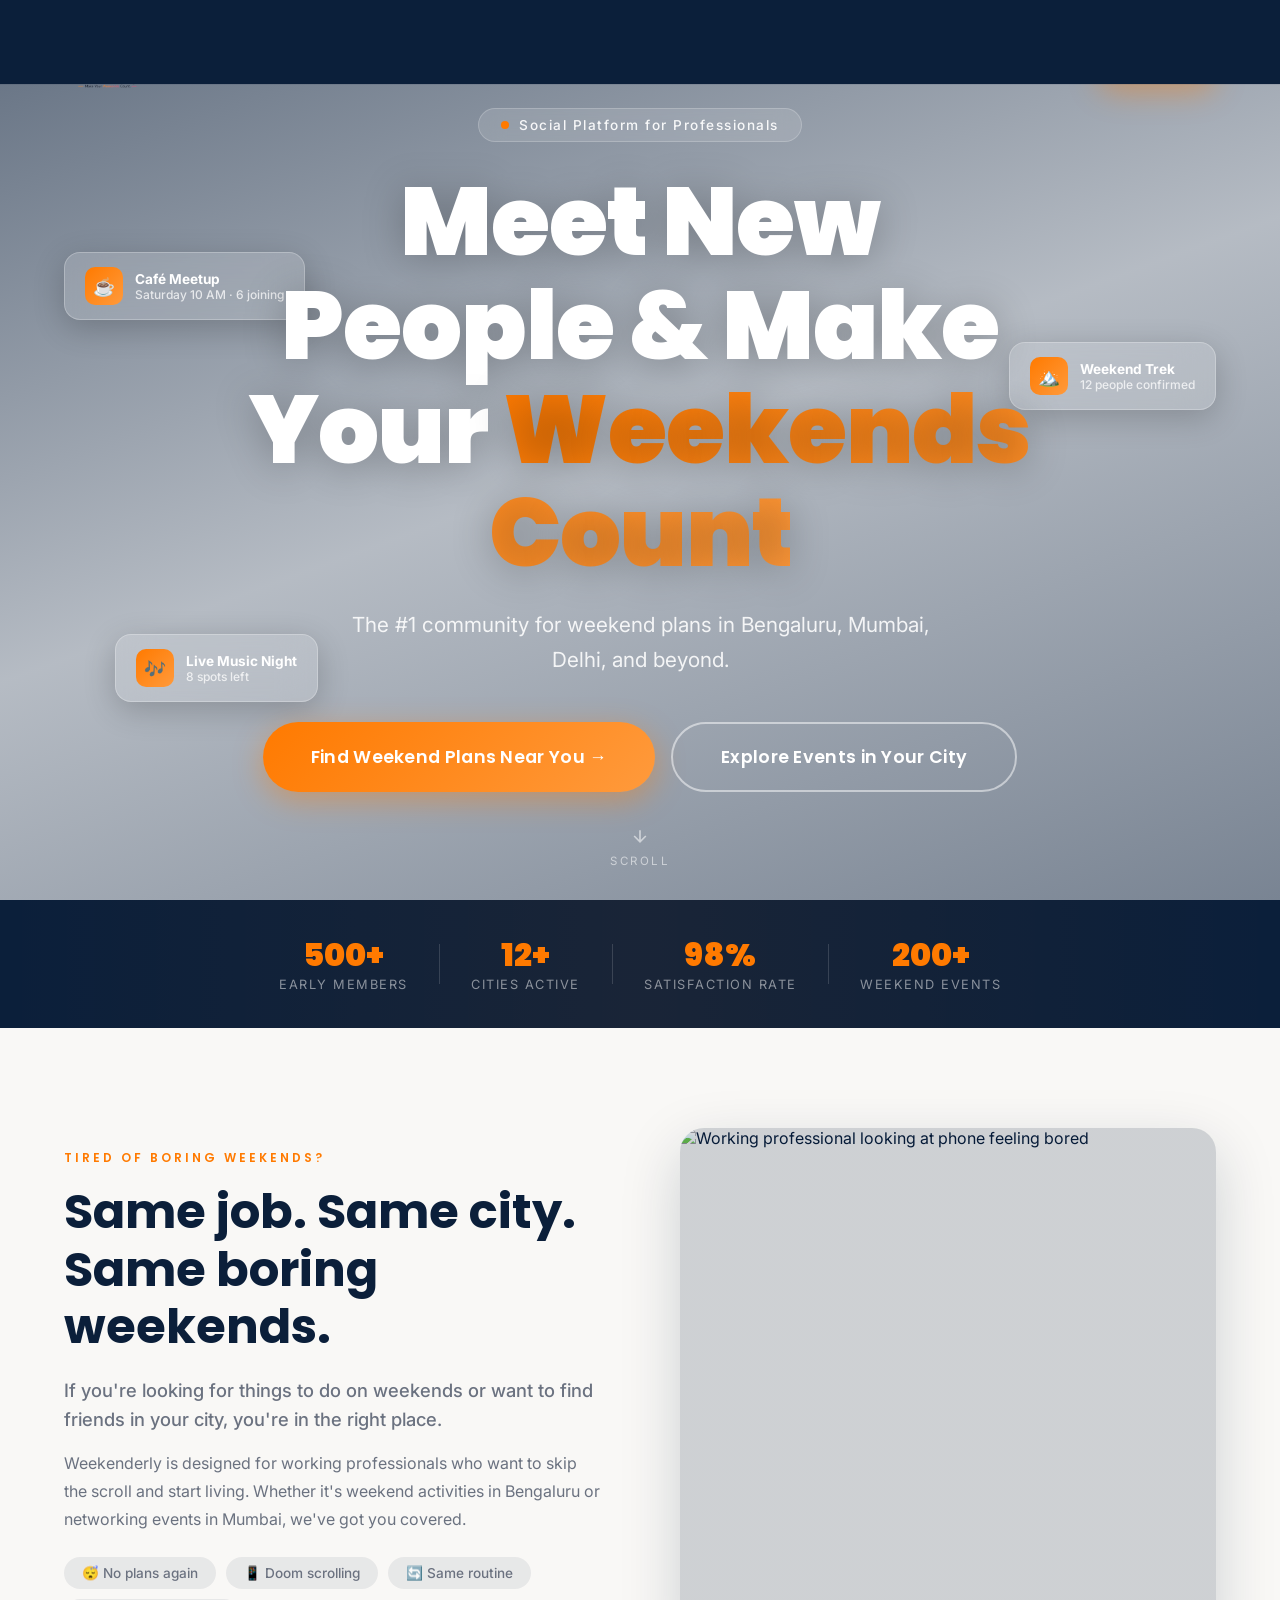
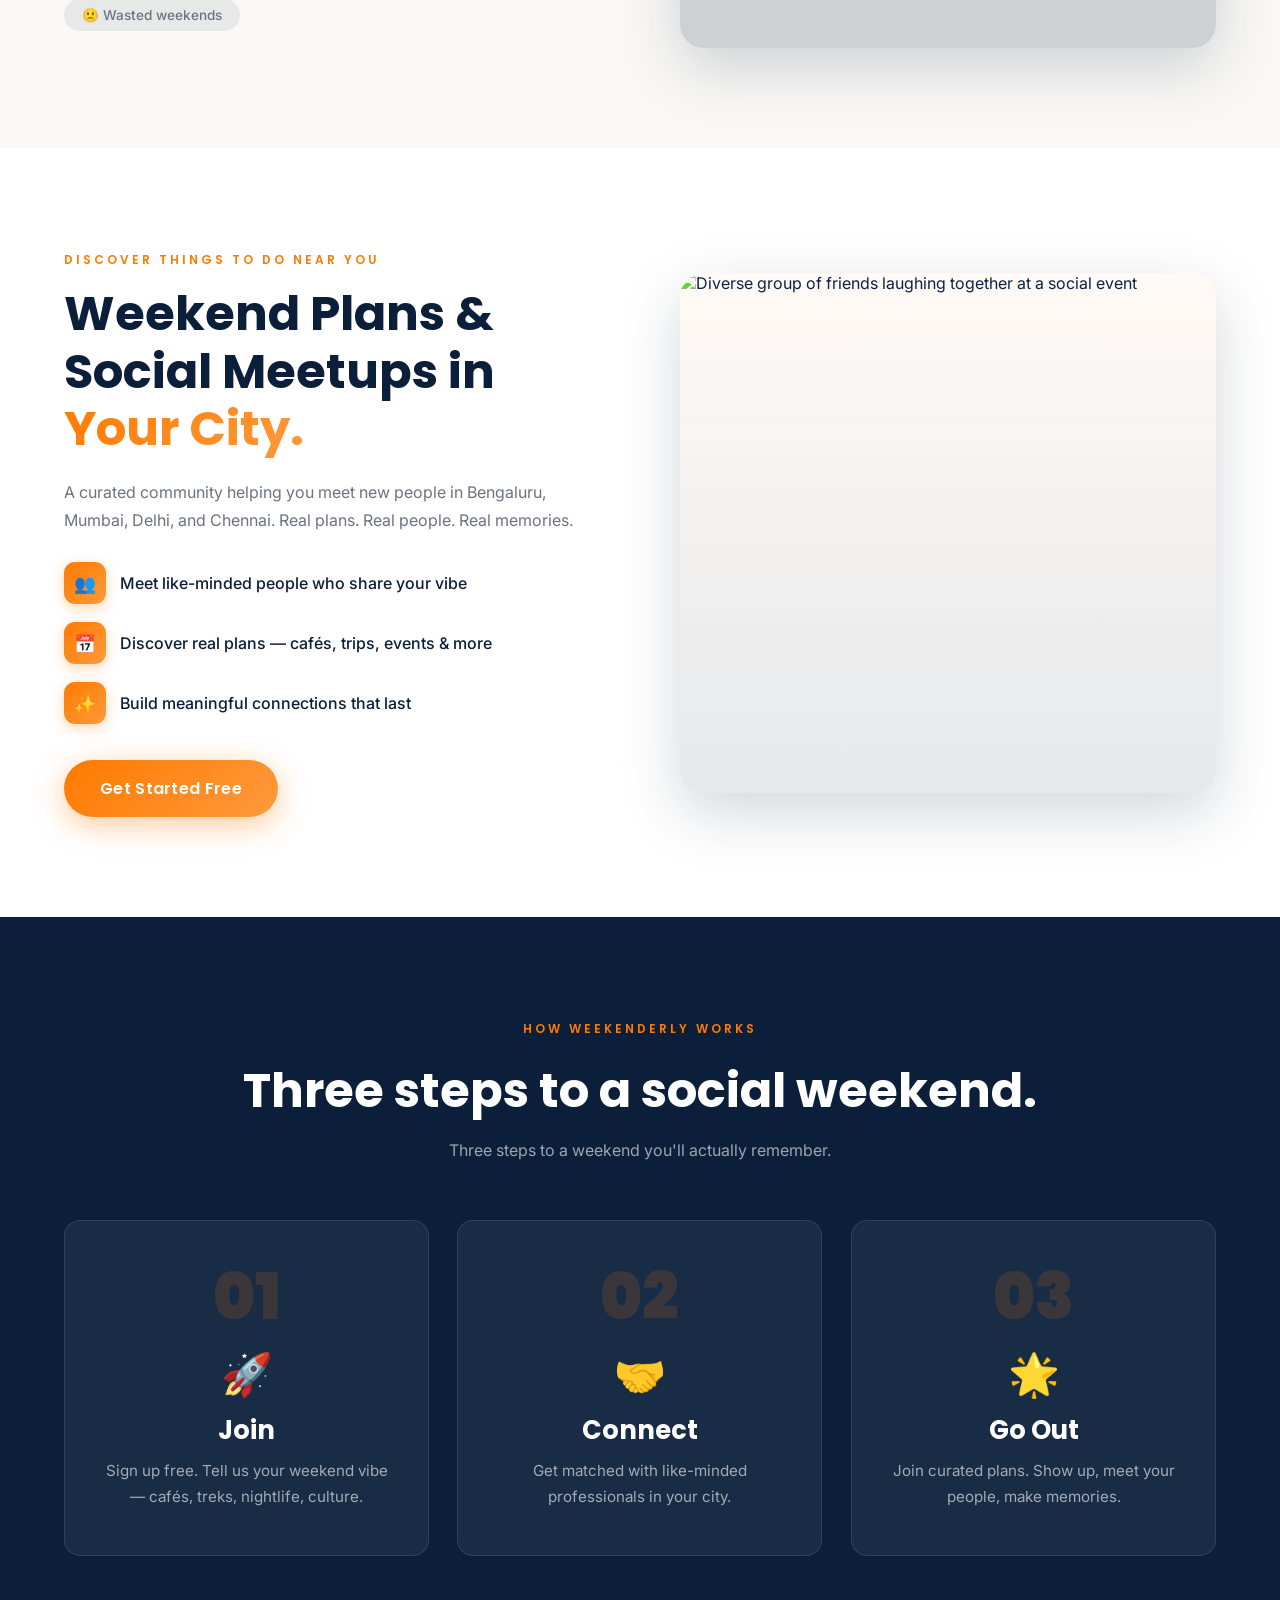
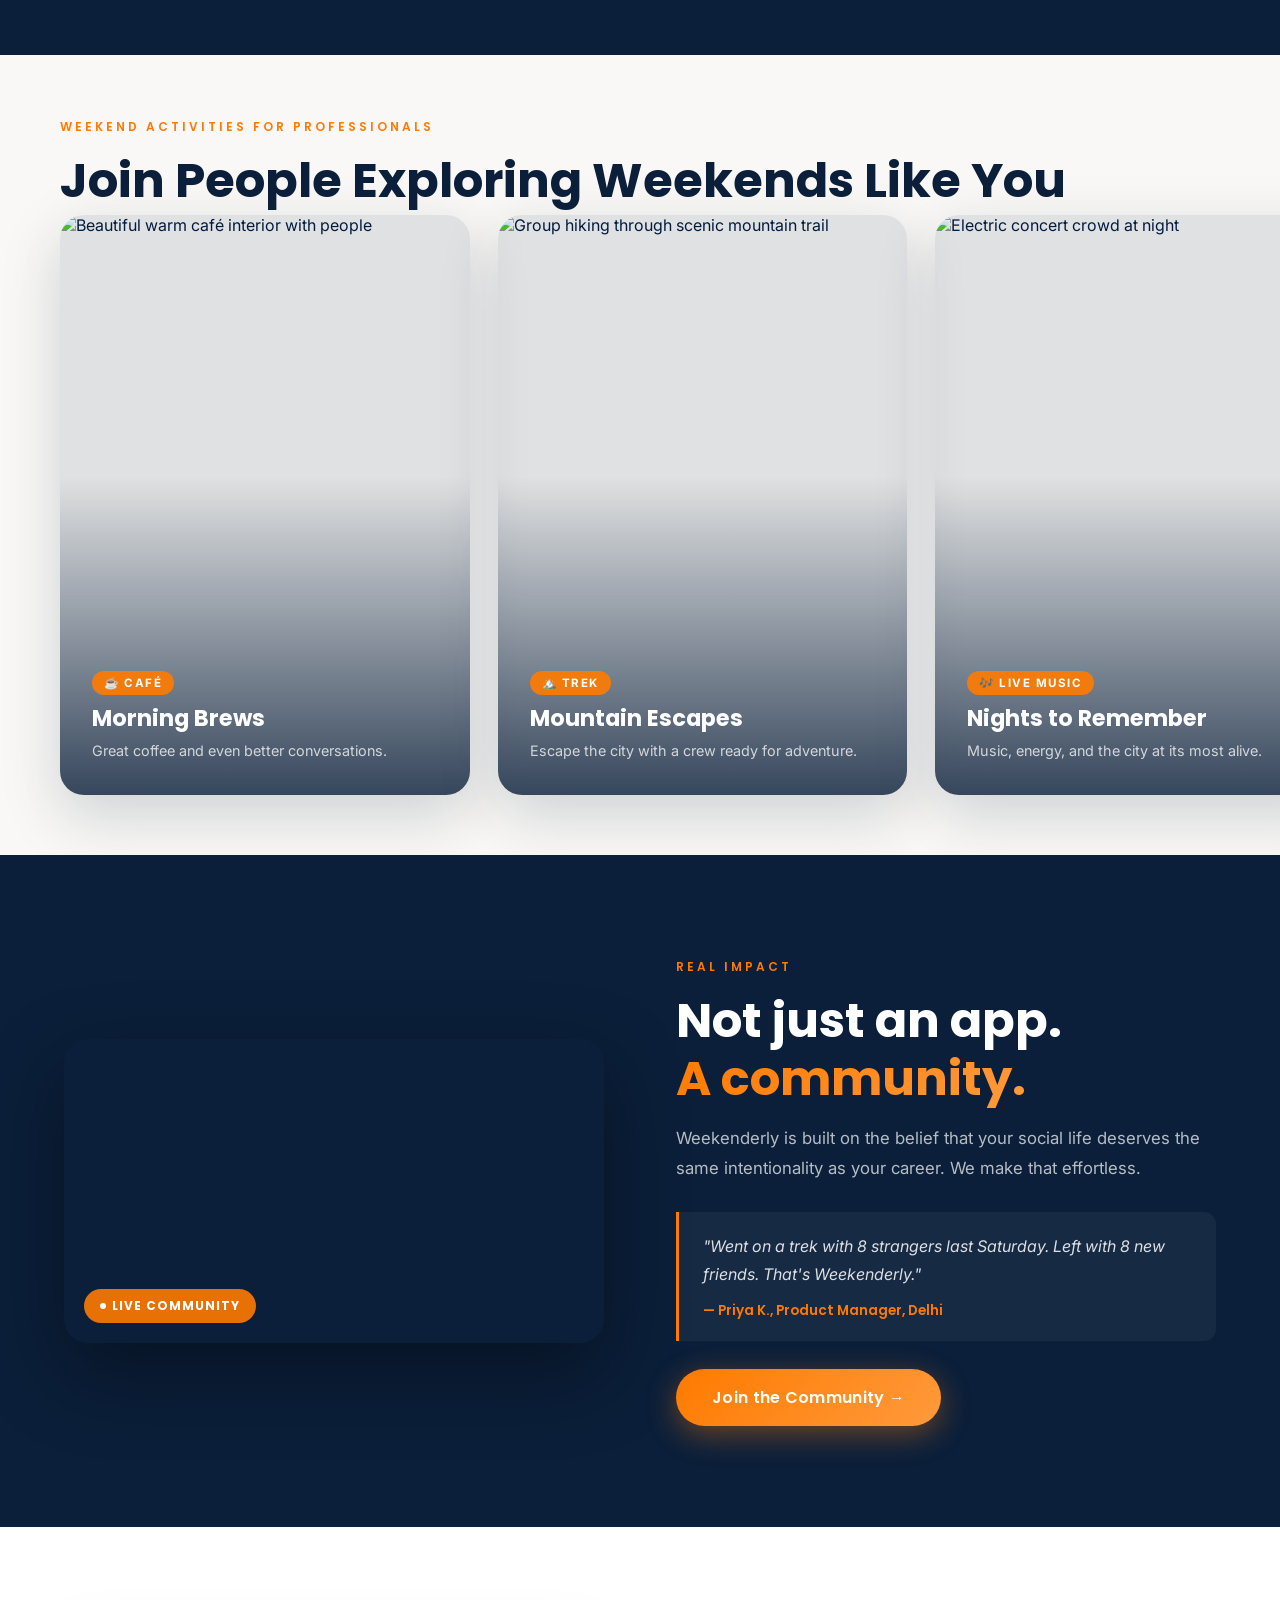
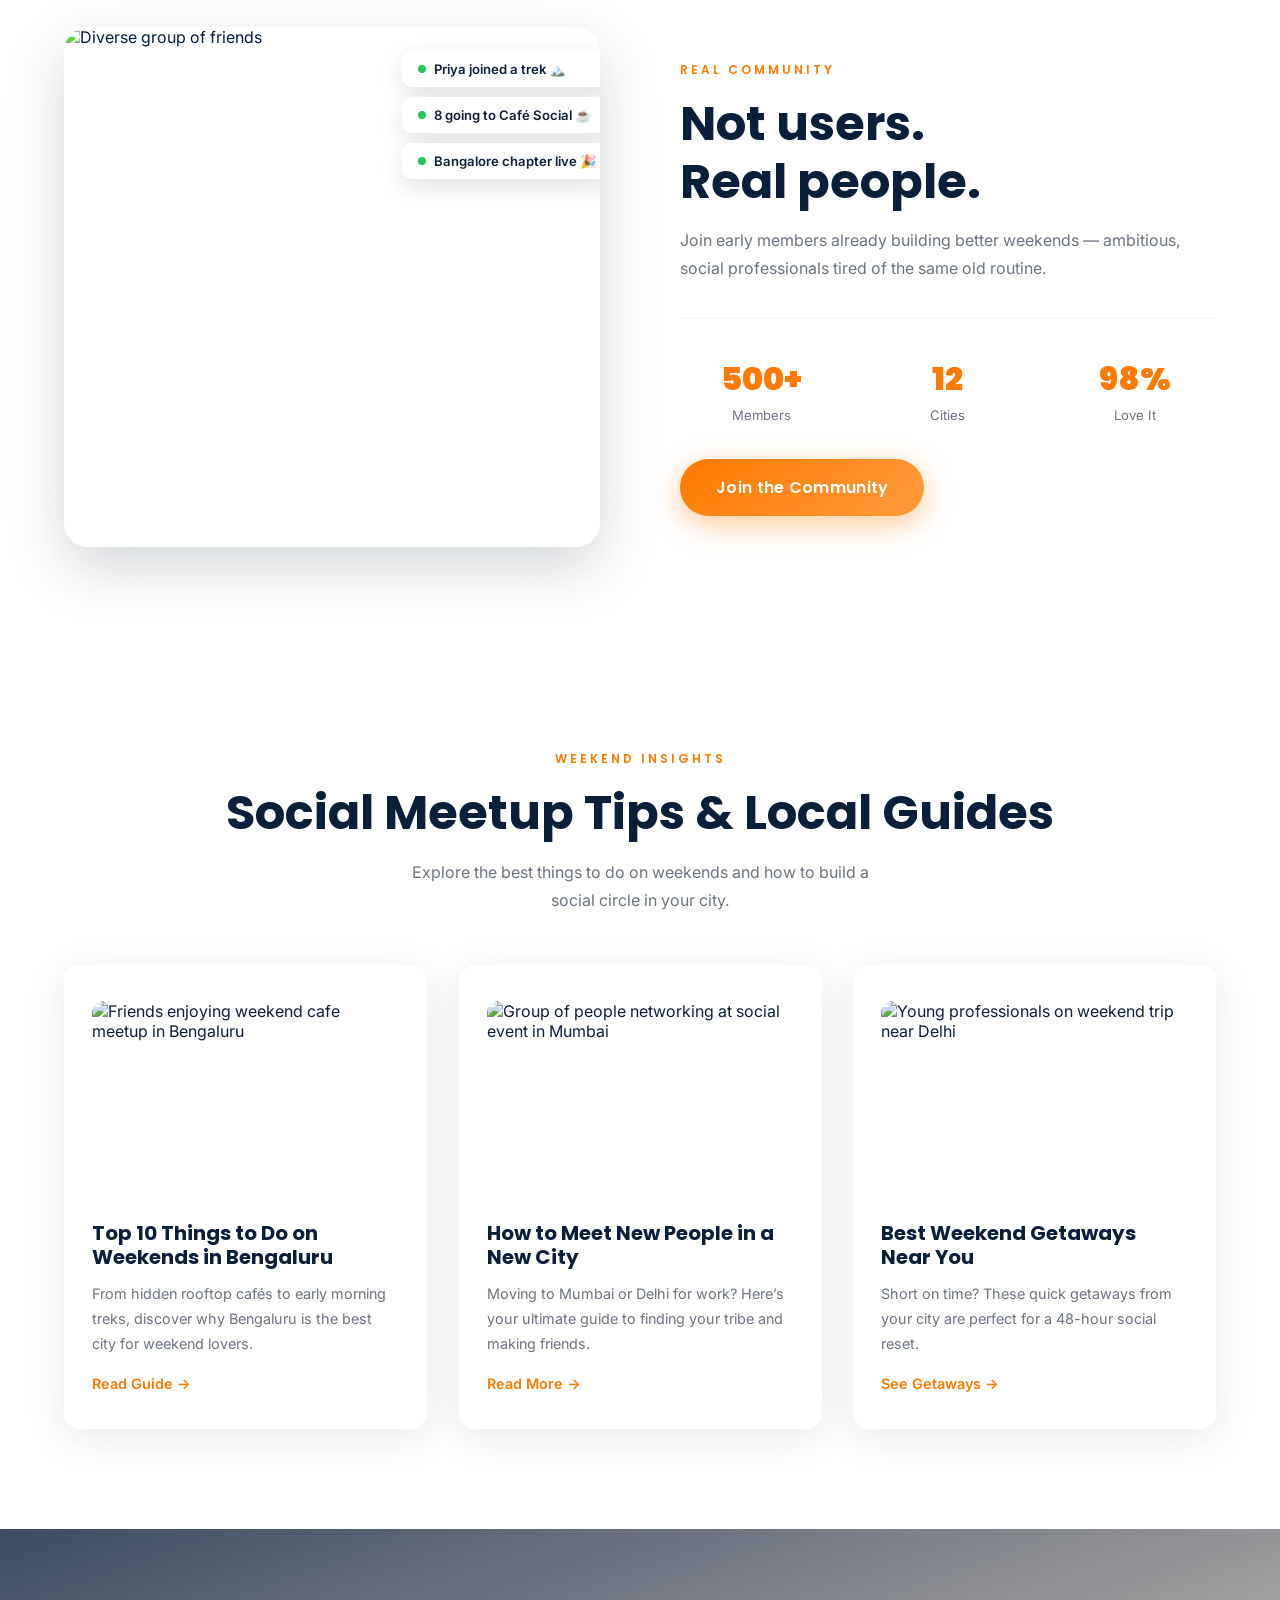
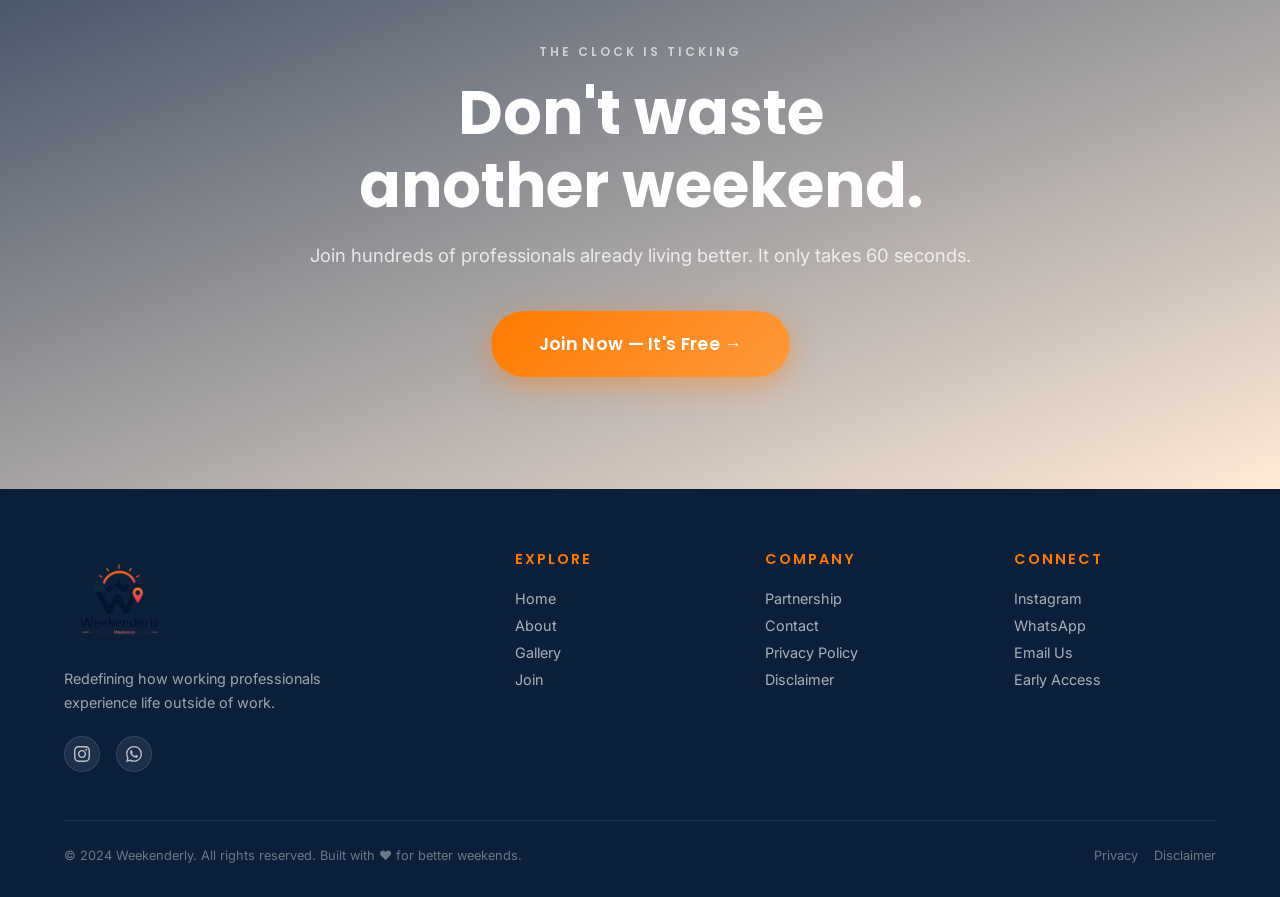
==== index.html @ 0426e3d3 "Add files via upload" ====
<!DOCTYPE html>
<html lang="en">
<head>
  <meta charset="UTF-8"/>
  <meta name="viewport" content="width=device-width, initial-scale=1.0"/>
  <title>Weekenderly – Meet New People & Discover Weekend Plans in Your City</title>
  <meta name="description" content="Looking for weekend plans or new friends? Weekenderly helps working professionals meet people, explore events, and make their weekends exciting."/>
  <meta name="keywords" content="meet new people, weekend plans, social app India, things to do weekend, meetups near me, weekend activities for professionals, networking events Bengaluru, Mumbai, Delhi"/>
  <link rel="icon" type="image/png" href="logo.png">
  <link rel="preconnect" href="https://fonts.googleapis.com"/>
  <link rel="preconnect" href="https://fonts.gstatic.com" crossorigin/>
  <link rel="stylesheet" href="styles.css"/>
  <link rel="stylesheet" href="home.css"/>
  
  <!-- Schema Markup -->
  <script type="application/ld+json">
  {
    "@context": "https://schema.org",
    "@type": "Organization",
    "name": "Weekenderly",
    "url": "https://weekenderly.com",
    "logo": "https://weekenderly.com/logo.png",
    "description": "A social platform for corporate professionals to meet new people and explore weekend experiences.",
    "sameAs": [
      "https://instagram.com/weekenderly"
    ]
  }
  </script>
  <script type="application/ld+json">
  {
    "@context": "https://schema.org",
    "@type": "WebSite",
    "url": "https://weekenderly.com",
    "potentialAction": {
      "@type": "SearchAction",
      "target": "https://weekenderly.com/search?q={search_term_string}",
      "query-input": "required name=search_term_string"
    }
  }
  </script>

  <!-- GSAP -->
  <script src="https://cdn.jsdelivr.net/npm/gsap@3.12.5/dist/gsap.min.js"></script>
  <script src="https://cdn.jsdelivr.net/npm/gsap@3.12.5/dist/ScrollTrigger.min.js"></script>
  <!-- Lenis Smooth Scroll -->
  <script src="https://unpkg.com/lenis@1.1.14/dist/lenis.min.js"></script>
</head>
<body>
<!-- ── Grainy Texture ── -->
<div class="grain-overlay"></div>

<!-- ── Loading Screen ── -->
<div id="loader">
  <div id="loader-logo">
    <div class="loader-logo-wrap" style="background:white; border-radius:50%; padding:20px; box-shadow:0 10px 30px rgba(0,0,0,0.2);">
      <img src="logo.png" alt="Weekenderly Loading Logo" style="height:120px;">
    </div>
  </div>
  <div id="loader-bar"><div id="loader-bar-fill"></div></div>
</div>

<!-- ── Scroll Progress ── -->
<div id="scroll-progress"></div>

<!-- ── Custom Cursor ── -->
<div id="cursor"></div>
<div id="cursor-dot"></div>

<!-- ── Navbar ── -->
<nav class="navbar" id="navbar">
  <div class="container">
    <div class="nav-inner">
      <a href="index.html" class="nav-logo" aria-label="Weekenderly home">
        <img src="logo.png" alt="Weekenderly Logo" class="logo-color">
        <img src="logo_white.png" alt="Weekenderly Logo" class="logo-white">
      </a>
      <ul class="nav-links">
        <li><a href="index.html">Home</a></li>
        <li><a href="about.html">About</a></li>
        <li><a href="gallery.html">Gallery</a></li>
        <li><a href="partnership.html">Partner</a></li>
        <li><a href="contact.html">Contact</a></li>
        <li><a href="join.html" class="btn btn-primary nav-cta">Join Now</a></li>
      </ul>
      <button class="hamburger" id="hamburger" aria-label="Menu"><span></span><span></span><span></span></button>
    </div>
  </div>
</nav>

<div class="mobile-nav" id="mobile-nav">
  <a href="index.html">Home</a><a href="about.html">About</a>
  <a href="gallery.html">Gallery</a><a href="partnership.html">Partner</a>
  <a href="contact.html">Contact</a>
  <a href="join.html" class="btn btn-primary">Join Now</a>
</div>

<main>


<!-- ══ HERO — Video Background ══ -->
<section class="hero" id="hero">
  <div class="hero-video-wrap">
    <video autoplay muted loop playsinline poster="https://images.unsplash.com/photo-1529156069898-49953e39b3ac?w=1920&q=80&auto=format&fit=crop">
      <source src="https://assets.mixkit.co/videos/preview/mixkit-group-of-friends-celebrating-a-birthday-4027-large.mp4" type="video/mp4"/>
      <div class="hero-bg-img"></div>
    </video>
  </div>
  <div class="hero-overlay"></div>

  <div class="hero-float-cards" aria-hidden="true">
    <div class="float-card float-card-1"><div class="float-icon">☕</div><div><div style="font-weight:700">Café Meetup</div><div style="opacity:.75;font-size:.75rem">Saturday 10 AM · 6 joining</div></div></div>
    <div class="float-card float-card-2"><div class="float-icon">🏔️</div><div><div style="font-weight:700">Weekend Trek</div><div style="opacity:.75;font-size:.75rem">12 people confirmed</div></div></div>
    <div class="float-card float-card-3"><div class="float-icon">🎶</div><div><div style="font-weight:700">Live Music Night</div><div style="opacity:.75;font-size:.75rem">8 spots left</div></div></div>
  </div>

  <div class="hero-content">
    <div class="hero-eyebrow"><div class="hero-dot"></div>Social Platform for Professionals</div>
    <h1>Meet New People & Make Your <span class="gradient-text">Weekends Count</span></h1>
    <p class="hero-sub">The #1 community for weekend plans in Bengaluru, Mumbai, Delhi, and beyond.</p>
    <div class="hero-actions">
      <a href="http://bit.ly/4tbn3bK" target="_blank" rel="noopener" class="btn btn-primary btn-lg" id="hero-cta">Find Weekend Plans Near You &rarr;</a>
      <a href="#problem" class="btn btn-secondary btn-lg">Explore Events in Your City</a>
    </div>
  </div>

  <div class="hero-scroll"><svg width="20" height="20" viewBox="0 0 24 24" fill="none" stroke="currentColor" stroke-width="2"><path d="M12 5v14M5 12l7 7 7-7"/></svg>Scroll</div>
</section>

<!-- ══ STATS BELT ══ -->
<div class="stats-belt">
  <div class="container">
    <div class="stats-belt-inner">
      <div class="belt-stat reveal">
        <div class="belt-stat-num"><span class="stat-number" data-target="500" data-suffix="+">500+</span></div>
        <div class="belt-stat-label">Early Members</div>
      </div>
      <div class="belt-stat reveal">
        <div class="belt-stat-num"><span class="stat-number" data-target="12" data-suffix="+">12+</span></div>
        <div class="belt-stat-label">Cities Active</div>
      </div>
      <div class="belt-stat reveal">
        <div class="belt-stat-num"><span class="stat-number" data-target="98" data-suffix="%">98%</span></div>
        <div class="belt-stat-label">Satisfaction Rate</div>
      </div>
      <div class="belt-stat reveal">
        <div class="belt-stat-num"><span class="stat-number" data-target="200" data-suffix="+">200+</span></div>
        <div class="belt-stat-label">Weekend Events</div>
      </div>
    </div>
  </div>
</div>

<!-- ══ PROBLEM ══ -->
<section class="problem-section section-padding" id="problem">
  <div class="container">
    <div class="two-col">
      <div class="section-text reveal-left">
        <span class="section-label">Tired of Boring Weekends?</span>
        <h2 class="word-reveal">Same job. Same city. Same boring weekends.</h2>
        <p class="lead word-reveal">If you're looking for things to do on weekends or want to find friends in your city, you're in the right place.</p>
        <p class="word-reveal">Weekenderly is designed for working professionals who want to skip the scroll and start living. Whether it's weekend activities in Bengaluru or networking events in Mumbai, we've got you covered.</p>
        <div class="problem-tags" style="margin-top:24px;">
          <span class="tag tag-muted reveal" data-delay="0">😴 No plans again</span>
          <span class="tag tag-muted reveal" data-delay="100">📱 Doom scrolling</span>
          <span class="tag tag-muted reveal" data-delay="200">🔄 Same routine</span>
          <span class="tag tag-muted reveal" data-delay="300">🙁 Wasted weekends</span>
        </div>
      </div>
      <div class="section-image img-reveal reveal-right">
        <img src="https://images.unsplash.com/photo-1488190211105-8b0e65b80b4e?w=800&q=85&auto=format&fit=crop" alt="Working professional looking at phone feeling bored" loading="lazy"/>
        <div class="img-overlay"></div>
      </div>
    </div>
  </div>
</section>

<!-- ══ SOLUTION ══ -->
<section class="solution-section section-padding" id="solution">
  <div class="container">
    <div class="two-col reverse">
      <div class="section-image solution-image img-reveal reveal-left">
        <img src="https://images.unsplash.com/photo-1543269865-cbf427effbad?w=800&q=85&auto=format&fit=crop" alt="Diverse group of friends laughing together at a social event" loading="lazy"/>
        <div class="img-overlay" style="background:linear-gradient(rgba(255,122,0,0.04),rgba(11,31,58,0.1))"></div>
      </div>
      <div class="section-text reveal-right">
        <span class="section-label">Discover Things to Do Near You</span>
        <h2 class="word-reveal">Weekend Plans & Social Meetups in <span class="gradient-text">Your City.</span></h2>
        <p>A curated community helping you meet new people in Bengaluru, Mumbai, Delhi, and Chennai. Real plans. Real people. Real memories.</p>
        <div class="solution-list">
          <div class="solution-item reveal" data-delay="0"><div class="solution-icon">👥</div><span>Meet like-minded people who share your vibe</span></div>
          <div class="solution-item reveal" data-delay="100"><div class="solution-icon">📅</div><span>Discover real plans — cafés, trips, events & more</span></div>
          <div class="solution-item reveal" data-delay="200"><div class="solution-icon">✨</div><span>Build meaningful connections that last</span></div>
        </div>
        <div style="margin-top:36px;"><a href="join.html" class="btn btn-primary" id="solution-cta">Get Started Free</a></div>
      </div>
    </div>
  </div>
</section>

<!-- ══ HOW IT WORKS ══ -->
<section class="how-section section-padding" id="how-it-works">
  <div class="container">
    <div class="text-center reveal">
      <span class="section-label">How Weekenderly Works</span>
      <h2 class="text-white" style="margin-top:8px;">Three steps to a social weekend.</h2>
      <p style="color:rgba(255,255,255,.6);max-width:480px;margin:16px auto 0;">Three steps to a weekend you'll actually remember.</p>
    </div>
    <div class="how-cards">
      <div class="how-card reveal" data-delay="0"><div class="how-number">01</div><div class="how-emoji">🚀</div><h3>Join</h3><p>Sign up free. Tell us your weekend vibe — cafés, treks, nightlife, culture.</p></div>
      <div class="how-card reveal" data-delay="150"><div class="how-number">02</div><div class="how-emoji">🤝</div><h3>Connect</h3><p>Get matched with like-minded professionals in your city.</p></div>
      <div class="how-card reveal" data-delay="300"><div class="how-number">03</div><div class="how-emoji">🌟</div><h3>Go Out</h3><p>Join curated plans. Show up, meet your people, make memories.</p></div>
    </div>
  </div>
</section>

<!-- ══ EXPERIENCE — Horizontal Pinned (desktop) ══ -->
<section class="experience-horizontal" id="experience">
  <div class="experience-header reveal">
    <span class="section-label">Weekend Activities for Professionals</span>
    <h2>Join People Exploring Weekends Like You</h2>
  </div>
  <div class="exp-track">
    <div class="exp-panel">
      <img src="https://images.unsplash.com/photo-1495474472287-4d71bcdd2085?w=900&q=85&auto=format&fit=crop" alt="Beautiful warm café interior with people" loading="lazy"/>
      <div class="exp-panel-overlay"></div>
      <div class="exp-panel-label"><span class="exp-panel-tag">☕ Café</span><h4>Morning Brews</h4><p>Great coffee and even better conversations.</p></div>
    </div>
    <div class="exp-panel">
      <img src="https://images.unsplash.com/photo-1551632811-561732d1e306?w=900&q=85&auto=format&fit=crop" alt="Group hiking through scenic mountain trail" loading="lazy"/>
      <div class="exp-panel-overlay"></div>
      <div class="exp-panel-label"><span class="exp-panel-tag">🏔️ Trek</span><h4>Mountain Escapes</h4><p>Escape the city with a crew ready for adventure.</p></div>
    </div>
    <div class="exp-panel">
      <img src="https://images.unsplash.com/photo-1540039155733-5bb30b4e61de?w=900&q=85&auto=format&fit=crop" alt="Electric concert crowd at night" loading="lazy"/>
      <div class="exp-panel-overlay"></div>
      <div class="exp-panel-label"><span class="exp-panel-tag">🎶 Live Music</span><h4>Nights to Remember</h4><p>Music, energy, and the city at its most alive.</p></div>
    </div>
    <div class="exp-panel">
      <img src="https://images.unsplash.com/photo-1529156069898-49953e39b3ac?w=900&q=85&auto=format&fit=crop" alt="Friends hanging out on a rooftop" loading="lazy"/>
      <div class="exp-panel-overlay"></div>
      <div class="exp-panel-label"><span class="exp-panel-tag">👫 Social</span><h4>Rooftop Hangs</h4><p>The best views and even better company.</p></div>
    </div>
    <div class="exp-panel">
      <img src="https://images.unsplash.com/photo-1507525428034-b723cf961d3e?w=900&q=85&auto=format&fit=crop" alt="Tropical beach weekend getaway" loading="lazy"/>
      <div class="exp-panel-overlay"></div>
      <div class="exp-panel-label"><span class="exp-panel-tag">🌊 Travel</span><h4>Weekend Getaways</h4><p>Stretch those 48 hours into a lifetime of memories.</p></div>
    </div>
  </div>
</section>

<!-- ══ VIDEO FEATURE ══ -->
<section class="video-feature" id="why-weekenderly">
  <div class="container">
    <div class="video-feature-inner">
      <div class="video-container reveal-left">
        <video class="section-video" muted loop playsinline poster="https://images.unsplash.com/photo-1522202176988-66273c2fd55f?w=900&q=80">
          <source src="https://assets.mixkit.co/videos/preview/mixkit-friends-laughing-at-a-barbecue-4028-large.mp4" type="video/mp4"/>
        </video>
        <div class="play-indicator"><div class="play-dot"></div> Live Community</div>
      </div>
      <div class="video-text reveal-right">
        <span class="section-label">Real Impact</span>
        <h2>Not just an app.<br><span class="gradient-text">A community.</span></h2>
        <p>Weekenderly is built on the belief that your social life deserves the same intentionality as your career. We make that effortless.</p>
        <div class="video-quote">
          <p>"Went on a trek with 8 strangers last Saturday. Left with 8 new friends. That's Weekenderly."</p>
          <div style="margin-top:12px;font-family:'Poppins',sans-serif;font-weight:600;font-size:0.85rem;color:var(--orange);">— Priya K., Product Manager, Delhi</div>
        </div>
        <div style="margin-top:28px;"><a href="http://bit.ly/4tbn3bK" target="_blank" rel="noopener" class="btn btn-primary" id="video-cta">Join the Community &rarr;</a></div>
      </div>
    </div>
  </div>
</section>

<!-- ══ COMMUNITY ══ -->
<section class="community-section section-padding" id="community">
  <div class="container">
    <div class="community-inner">
      <div class="community-image reveal-left">
        <img src="https://images.unsplash.com/photo-1522202176988-66273c2fd55f?w=900&q=85&auto=format&fit=crop" alt="Diverse group of friends" loading="lazy"/>
        <div class="community-badges" aria-hidden="true">
          <div class="badge"><div class="badge-dot"></div><span>Priya joined a trek 🏔️</span></div>
          <div class="badge"><div class="badge-dot"></div><span>8 going to Café Social ☕</span></div>
          <div class="badge"><div class="badge-dot"></div><span>Bangalore chapter live 🎉</span></div>
        </div>
      </div>
      <div class="reveal-right">
        <span class="section-label">Real Community</span>
        <h2 class="reveal-text">Not users.<br>Real people.</h2>
        <p style="margin-top:16px;">Join early members already building better weekends — ambitious, social professionals tired of the same old routine.</p>
        <div class="stat-row">
          <div class="stat-item"><div class="stat-number" data-target="500" data-suffix="+">500+</div><div class="stat-label">Members</div></div>
          <div class="stat-item"><div class="stat-number" data-target="12" data-suffix="">12</div><div class="stat-label">Cities</div></div>
          <div class="stat-item"><div class="stat-number" data-target="98" data-suffix="%">98%</div><div class="stat-label">Love It</div></div>
        </div>
        <div style="margin-top:36px;"><a href="http://bit.ly/4tbn3bK" target="_blank" rel="noopener" class="btn btn-primary" id="community-cta">Join the Community</a></div>
      </div>
    </div>
  </div>
</section>

<!-- ══ SEO CONTENT / BLOG PREVIEW ══ -->
<section class="section-padding" style="background:var(--white);" id="blog">
  <div class="container">
    <div class="text-center reveal">
      <span class="section-label">Weekend Insights</span>
      <h2>Social Meetup Tips & Local Guides</h2>
      <p style="max-width:500px;margin:16px auto 0;">Explore the best things to do on weekends and how to build a social circle in your city.</p>
    </div>
    <div style="display:grid;grid-template-columns:repeat(auto-fit, minmax(300px, 1fr));gap:32px;margin-top:52px;">
      <div class="card reveal" data-delay="0">
        <img src="https://images.unsplash.com/photo-1543269865-cbf427effbad?w=600&q=80" alt="Friends enjoying weekend cafe meetup in Bengaluru" style="width:100%;height:200px;object-fit:cover;border-radius:12px;margin-bottom:20px;">
        <h3 style="font-size:1.25rem;margin-bottom:12px;">Top 10 Things to Do on Weekends in Bengaluru</h3>
        <p style="font-size:0.9rem;color:var(--text-muted);margin-bottom:16px;">From hidden rooftop cafés to early morning treks, discover why Bengaluru is the best city for weekend lovers.</p>
        <a href="#" style="color:var(--orange);font-weight:600;font-size:0.9rem;">Read Guide &rarr;</a>
      </div>
      <div class="card reveal" data-delay="100">
        <img src="https://images.unsplash.com/photo-1522202176988-66273c2fd55f?w=600&q=80" alt="Group of people networking at social event in Mumbai" style="width:100%;height:200px;object-fit:cover;border-radius:12px;margin-bottom:20px;">
        <h3 style="font-size:1.25rem;margin-bottom:12px;">How to Meet New People in a New City</h3>
        <p style="font-size:0.9rem;color:var(--text-muted);margin-bottom:16px;">Moving to Mumbai or Delhi for work? Here’s your ultimate guide to finding your tribe and making friends.</p>
        <a href="#" style="color:var(--orange);font-weight:600;font-size:0.9rem;">Read More &rarr;</a>
      </div>
      <div class="card reveal" data-delay="200">
        <img src="https://images.unsplash.com/photo-1529156069898-49953e39b3ac?w=600&q=80" alt="Young professionals on weekend trip near Delhi" style="width:100%;height:200px;object-fit:cover;border-radius:12px;margin-bottom:20px;">
        <h3 style="font-size:1.25rem;margin-bottom:12px;">Best Weekend Getaways Near You</h3>
        <p style="font-size:0.9rem;color:var(--text-muted);margin-bottom:16px;">Short on time? These quick getaways from your city are perfect for a 48-hour social reset.</p>
        <a href="#" style="color:var(--orange);font-weight:600;font-size:0.9rem;">See Getaways &rarr;</a>
      </div>
    </div>
  </div>
</section>

<!-- ══ FINAL CTA ══ -->
<section class="cta-section" id="join-now">
  <div class="cta-bg">
    <video autoplay muted loop playsinline poster="https://images.unsplash.com/photo-1500530855697-b586d89ba3ee?w=1920&q=80">
      <source src="https://assets.mixkit.co/videos/preview/mixkit-friends-with-colored-smoke-bombs-4556-large.mp4" type="video/mp4"/>
      <div class="cta-bg-img"></div>
    </video>
  </div>
  <div class="cta-overlay"></div>
  <div class="container">
    <div class="cta-content reveal">
      <span class="section-label" style="color:rgba(255,255,255,.65);">The Clock Is Ticking</span>
      <h2>Don't waste<br>another weekend.</h2>
      <p>Join hundreds of professionals already living better. It only takes 60 seconds.</p>
      <a href="http://bit.ly/4tbn3bK" target="_blank" rel="noopener" class="btn btn-primary btn-lg" id="final-cta">Join Now — It's Free &rarr;</a>
    </div>
  </div>
</section>

</main>

<!-- ══ FOOTER ══ -->
<footer class="footer">
  <div class="container">
    <div class="footer-grid">
      <div class="footer-brand">
        <div class="footer-logo">
          <img src="logo.png" alt="Weekenderly Logo">
          <span>Weekend<span>erly</span></span>
        </div>
        <p>Redefining how working professionals experience life outside of work.</p>
        <div class="social-links" style="margin-top:20px;">
          <a href="https://instagram.com" target="_blank" rel="noopener" aria-label="Instagram">
            <svg width="16" height="16" viewBox="0 0 24 24" fill="currentColor"><path d="M12 2.163c3.204 0 3.584.012 4.85.07 3.252.148 4.771 1.691 4.919 4.919.058 1.265.069 1.645.069 4.849 0 3.205-.012 3.584-.069 4.849-.149 3.225-1.664 4.771-4.919 4.919-1.266.058-1.644.07-4.85.07-3.204 0-3.584-.012-4.849-.07-3.26-.149-4.771-1.699-4.919-4.92-.058-1.265-.07-1.644-.07-4.849 0-3.204.013-3.583.07-4.849.149-3.227 1.664-4.771 4.919-4.919 1.266-.057 1.645-.069 4.849-.069zm0-2.163c-3.259 0-3.667.014-4.947.072-4.358.2-6.78 2.618-6.98 6.98-.059 1.281-.073 1.689-.073 4.948 0 3.259.014 3.668.072 4.948.2 4.358 2.618 6.78 6.98 6.98 1.281.058 1.689.072 4.948.072 3.259 0 3.668-.014 4.948-.072 4.354-.2 6.782-2.618 6.979-6.98.059-1.28.073-1.689.073-4.948 0-3.259-.014-3.667-.072-4.947-.196-4.354-2.617-6.78-6.979-6.98-1.281-.059-1.69-.073-4.949-.073zm0 5.838c-3.403 0-6.162 2.759-6.162 6.162s2.759 6.163 6.162 6.163 6.162-2.759 6.162-6.163c0-3.403-2.759-6.162-6.162-6.162zm0 10.162c-2.209 0-4-1.79-4-4 0-2.209 1.791-4 4-4s4 1.791 4 4c0 2.21-1.791 4-4 4zm6.406-11.845c-.796 0-1.441.645-1.441 1.44s.645 1.44 1.441 1.44c.795 0 1.439-.645 1.439-1.44s-.644-1.44-1.439-1.44z"/></svg>
          </a>
          <a href="contact.html" aria-label="WhatsApp">
            <svg width="16" height="16" viewBox="0 0 24 24" fill="currentColor"><path d="M17.472 14.382c-.297-.149-1.758-.867-2.03-.967-.273-.099-.471-.148-.67.15-.197.297-.767.966-.94 1.164-.173.199-.347.223-.644.075-.297-.15-1.255-.463-2.39-1.475-.883-.788-1.48-1.761-1.653-2.059-.173-.297-.018-.458.13-.606.134-.133.298-.347.446-.52.149-.174.198-.298.298-.497.099-.198.05-.371-.025-.52-.075-.149-.669-1.612-.916-2.207-.242-.579-.487-.5-.669-.51-.173-.008-.371-.01-.57-.01-.198 0-.52.074-.792.372-.272.297-1.04 1.016-1.04 2.479 0 1.462 1.065 2.875 1.213 3.074.149.198 2.096 3.2 5.077 4.487.709.306 1.262.489 1.694.625.712.227 1.36.195 1.871.118.571-.085 1.758-.719 2.006-1.413.248-.694.248-1.289.173-1.413-.074-.124-.272-.198-.57-.347m-5.421 7.403h-.004a9.87 9.87 0 01-5.031-1.378l-.361-.214-3.741.982.998-3.648-.235-.374a9.86 9.86 0 01-1.51-5.26c.001-5.45 4.436-9.884 9.888-9.884 2.64 0 5.122 1.03 6.988 2.898a9.825 9.825 0 012.893 6.994c-.003 5.45-4.437 9.884-9.885 9.884m8.413-18.297A11.815 11.815 0 0012.05 0C5.495 0 .16 5.335.157 11.892c0 2.096.547 4.142 1.588 5.945L.057 24l6.305-1.654a11.882 11.882 0 005.683 1.448h.005c6.554 0 11.89-5.335 11.893-11.893a11.821 11.821 0 00-3.48-8.413z"/></svg>
          </a>
        </div>
      </div>
      <div class="footer-col"><h5>Explore</h5><a href="index.html">Home</a><a href="about.html">About</a><a href="gallery.html">Gallery</a><a href="join.html">Join</a></div>
      <div class="footer-col"><h5>Company</h5><a href="partnership.html">Partnership</a><a href="contact.html">Contact</a><a href="privacy.html">Privacy Policy</a><a href="disclaimer.html">Disclaimer</a></div>
      <div class="footer-col"><h5>Connect</h5><a href="https://instagram.com" target="_blank">Instagram</a><a href="contact.html">WhatsApp</a><a href="contact.html">Email Us</a><a href="join.html">Early Access</a></div>
    </div>
    <div class="footer-bottom">
      <p>© 2024 Weekenderly. All rights reserved. Built with ❤️ for better weekends.</p>
      <p><a href="privacy.html" style="color:rgba(255,255,255,.4);margin-right:16px;">Privacy</a><a href="disclaimer.html" style="color:rgba(255,255,255,.4)">Disclaimer</a></p>
    </div>
  </div>
</footer>

<script src="script.js"></script>
</body>
</html>
---- styles.css ----
/* ============================================
   WEEKENDERLY — GLOBAL STYLES (ADVANCED)
   ============================================ */
@import url('https://fonts.googleapis.com/css2?family=Poppins:wght@400;600;700;800;900&family=Inter:wght@300;400;500;600&display=swap');

:root {
  --navy: #0B1F3A;
  --orange: #FF7A00;
  --orange-light: #FF9A3C;
  --white: #FFFFFF;
  --off-white: #F9F8F6;
  --light-gray: #F3F4F6;
  --text-dark: #0B1F3A;
  --text-muted: #6B7280;
  --card-shadow: 0 8px 40px rgba(11,31,58,0.10);
  --card-shadow-hover: 0 20px 60px rgba(11,31,58,0.18);
  --radius-md: 12px;
  --radius-lg: 16px;
  --radius-xl: 24px;
  --transition: all 0.35s cubic-bezier(0.4,0,0.2,1);
}

*,*::before,*::after { box-sizing:border-box; margin:0; padding:0; }
html { }
body { font-family:'Inter',sans-serif; color:var(--text-dark); background:var(--white); overflow-x:hidden; -webkit-font-smoothing:antialiased; }

/* ── Grainy Overlay ── */
.grain-overlay {
  position: fixed;
  top: 0; left: 0;
  width: 100%; height: 100%;
  z-index: 9997;
  pointer-events: none;
  background: url('https://grainy-gradients.vercel.app/noise.svg');
  opacity: 0.05;
  mix-blend-mode: multiply;
}

/* ── Skew Effect Wrapper ── */
.skew-wrapper {
  will-change: transform;
}

img { max-width:100%; display:block; }
a { text-decoration:none; color:inherit; }
ul { list-style:none; }

/* ── Typography ── */
h1,h2,h3,h4 { font-family:'Poppins',sans-serif; font-weight:700; line-height:1.2; }
h1 { font-size:clamp(2.4rem,6vw,5rem); }
h2 { font-size:clamp(1.8rem,4vw,3rem); }
h3 { font-size:clamp(1.2rem,2.5vw,1.6rem); }
p { font-family:'Inter',sans-serif; line-height:1.75; color:var(--text-muted); }

/* ── Utilities ── */
.container { max-width:1200px; margin:0 auto; padding:0 24px; }
.section-padding { padding:100px 0; }
.text-center { text-align:center; }
.text-white { color:var(--white); }
.gradient-text { background:linear-gradient(135deg,var(--orange),#FF9A3C); -webkit-background-clip:text; -webkit-text-fill-color:transparent; background-clip:text; }

/* ── Loading Screen ── */
#loader {
  position: fixed;
  inset: 0;
  background: var(--navy);
  z-index: 9999;
  display: flex;
  flex-direction: column;
  align-items: center;
  justify-content: center;
  gap: 32px;
}

#loader-logo {
  font-family: 'Poppins', sans-serif;
  font-weight: 900;
  font-size: 2.4rem;
  color: var(--white);
  opacity: 0;
  transform: translateY(20px);
}

#loader-logo span { color: var(--orange); }

#loader-bar {
  width: 220px;
  height: 3px;
  background: rgba(255,255,255,0.12);
  border-radius: 3px;
  overflow: hidden;
}

#loader-bar-fill {
  height: 100%;
  width: 0%;
  background: linear-gradient(90deg, var(--orange), #FF9A3C);
  border-radius: 3px;
}

/* ── Custom Cursor ── */
.has-custom-cursor { cursor: none; }
.has-custom-cursor a,
.has-custom-cursor button { cursor: none; }

#cursor {
  position: fixed;
  width: 36px;
  height: 36px;
  border: 2px solid rgba(255,122,0,0.6);
  border-radius: 50%;
  pointer-events: none;
  z-index: 9990;
  transform: translate(-50%, -50%);
  transition: width 0.3s, height 0.3s, background 0.3s, border-color 0.3s;
  mix-blend-mode: normal;
}

#cursor-dot {
  position: fixed;
  width: 6px;
  height: 6px;
  background: var(--orange);
  border-radius: 50%;
  pointer-events: none;
  z-index: 9991;
  transform: translate(-50%, -50%);
}

#cursor.cursor-hover {
  width: 56px;
  height: 56px;
  background: rgba(255,122,0,0.12);
  border-color: var(--orange);
}

#cursor.cursor-drag {
  width: 72px;
  height: 72px;
  background: rgba(255,122,0,0.1);
  border-color: var(--orange);
}

#cursor.cursor-drag::after {
  content: '⟺ DRAG';
  position: absolute;
  top: 50%;
  left: 50%;
  transform: translate(-50%, -50%);
  font-family: 'Poppins', sans-serif;
  font-size: 0.5rem;
  font-weight: 700;
  color: var(--orange);
  white-space: nowrap;
  letter-spacing: 1px;
}

/* ── Scroll Progress Bar ── */
#scroll-progress {
  position: fixed;
  top: 0;
  left: 0;
  height: 3px;
  width: 0%;
  background: linear-gradient(90deg, var(--orange), #FF9A3C, var(--orange));
  z-index: 9998;
  background-size: 200% 100%;
  animation: progressShimmer 2s linear infinite;
}

@keyframes progressShimmer {
  0% { background-position: 0% 0%; }
  100% { background-position: 200% 0%; }
}

/* ── Section Label ── */
.section-label { display:inline-block; font-family:'Poppins',sans-serif; font-weight:600; font-size:0.75rem; text-transform:uppercase; letter-spacing:3px; color:var(--orange); margin-bottom:16px; }

/* ── Buttons ── */
.btn { display:inline-flex; align-items:center; justify-content:center; gap:8px; padding:16px 36px; border-radius:50px; font-family:'Poppins',sans-serif; font-weight:600; font-size:1rem; cursor:pointer; border:none; transition:var(--transition); letter-spacing:0.3px; position:relative; overflow:hidden; }
.btn-primary { background:linear-gradient(135deg,var(--orange),#FF9A3C); color:var(--white); box-shadow:0 8px 30px rgba(255,122,0,0.4); }
.btn-primary:hover { transform:translateY(-3px); box-shadow:0 14px 40px rgba(255,122,0,0.55); }
.btn-secondary { background:transparent; color:var(--white); border:2px solid rgba(255,255,255,0.5); }
.btn-secondary:hover { background:rgba(255,255,255,0.1); border-color:var(--white); transform:translateY(-2px); }
.btn-outline { background:transparent; color:var(--orange); border:2px solid var(--orange); }
.btn-outline:hover { background:var(--orange); color:var(--white); transform:translateY(-2px); }
.btn-lg { padding:20px 48px; font-size:1.1rem; }

/* ── Navbar ── */
.navbar { position:fixed; top:0; left:0; right:0; z-index:1000; padding:22px 0; transition:var(--transition); }
.navbar.scrolled { background:rgba(11,31,58,0.96); backdrop-filter:blur(20px); padding:14px 0; box-shadow:0 4px 30px rgba(11,31,58,0.3); }
.nav-inner { display:flex; align-items:center; justify-content:space-between; }
.nav-logo { display: flex; align-items: center; position: relative; }
.nav-logo img { height: 85px; width: auto; transition: var(--transition); }
.nav-logo .logo-white { display: none; }
.navbar.scrolled .nav-logo .logo-color { display: none; }
.navbar.scrolled .nav-logo .logo-white { display: block; }
.nav-logo span { display: none; }
.nav-links { display:flex; align-items:center; gap:36px; }
.nav-links a { font-family:'Inter',sans-serif; font-weight:500; font-size:0.95rem; color:rgba(255,255,255,0.85); transition:var(--transition); position:relative; }
.nav-links a::after { content:''; position:absolute; bottom:-4px; left:0; width:0; height:2px; background:var(--orange); transition:width 0.3s ease; }
.nav-links a:hover { color:var(--white); }
.nav-links a:hover::after { width:100%; }
.nav-cta { padding:10px 24px !important; }
.hamburger { display:none; flex-direction:column; gap:5px; cursor:pointer; padding:5px; }
.hamburger span { display:block; width:26px; height:2px; background:var(--white); border-radius:2px; transition:var(--transition); }
.hamburger.active span:nth-child(1) { transform:translateY(7px) rotate(45deg); }
.hamburger.active span:nth-child(2) { opacity:0; }
.hamburger.active span:nth-child(3) { transform:translateY(-7px) rotate(-45deg); }

/* ── Mobile Nav ── */
.mobile-nav { display:none; position:fixed; inset:0; background:var(--navy); z-index:999; flex-direction:column; align-items:center; justify-content:center; gap:36px; }
.mobile-nav.open { display:flex; }
.mobile-nav a { font-family:'Poppins',sans-serif; font-weight:600; font-size:1.6rem; color:var(--white); transition:var(--transition); }
.mobile-nav a:hover { color:var(--orange); }

/* ── Cards ── */
.card { background:var(--white); border-radius:var(--radius-lg); padding:36px 28px; box-shadow:var(--card-shadow); transition:var(--transition); }
.card:hover { transform:translateY(-8px); box-shadow:var(--card-shadow-hover); }

/* ── Reveal (GSAP controls these) ── */
.reveal,.reveal-left,.reveal-right { will-change:transform,opacity; }

/* ── Page Hero (all inner pages) ── */
.page-hero { min-height:100vh; display:flex; align-items:center; justify-content:center; position:relative; overflow:hidden; padding:140px 0 80px; text-align:center; }
.page-hero-bg { position:absolute; inset:0; background-size:cover; background-position:center; filter:brightness(1.1) contrast(1.05) saturate(1.1); transform:scale(1.05); transition:transform 8s ease; z-index:0; }
.page-hero-bg.loaded { transform:scale(1); }
.page-hero-overlay { position:absolute; inset:0; background:linear-gradient(160deg,rgba(11,31,58,0.72) 0%,rgba(11,31,58,0.45) 50%,rgba(11,31,58,0.65) 100%); z-index:1; }
.page-hero-content { position:relative; z-index:2; max-width:820px; padding:0 24px; margin:0 auto; }
.page-hero h1 { color:var(--white); font-size:clamp(2.4rem,5.5vw,4.2rem); font-weight:900; line-height:1.1; text-shadow:0 4px 30px rgba(0,0,0,0.2); }
.page-hero p { color:rgba(255,255,255,0.82); font-size:clamp(1rem,2vw,1.2rem); margin-top:20px; max-width:560px; margin-left:auto; margin-right:auto; }
.page-hero-actions { display:flex; gap:16px; justify-content:center; flex-wrap:wrap; margin-top:36px; }
.page-hero-scroll { position:absolute; bottom:32px; left:50%; transform:translateX(-50%); display:flex; flex-direction:column; align-items:center; gap:8px; color:rgba(255,255,255,0.55); font-size:0.72rem; font-family:'Inter',sans-serif; letter-spacing:2px; text-transform:uppercase; z-index:2; animation:bounce 2.5s infinite; }
@keyframes bounce { 0%,100%{transform:translateX(-50%) translateY(0);} 50%{transform:translateX(-50%) translateY(8px);} }

/* ── Footer ── */
.footer { background:var(--navy); color:var(--white); padding:60px 0 30px; }
.footer-grid { display:grid; grid-template-columns:2fr 1fr 1fr 1fr; gap:48px; margin-bottom:48px; }
.footer-brand p { color: rgba(255,255,255,0.6); margin-top: 8px; font-size: 0.9rem; max-width: 280px; line-height: 1.7; }
.footer-logo { display: flex; align-items: center; }
.footer-logo img { height: 110px; width: auto; }
.footer-logo span { display: none; }
.footer-col h5 { font-family:'Poppins',sans-serif; font-weight:600; font-size:0.9rem; text-transform:uppercase; letter-spacing:2px; color:var(--orange); margin-bottom:20px; }
.footer-col a { display:block; color:rgba(255,255,255,0.65); font-size:0.9rem; margin-bottom:10px; transition:var(--transition); }
.footer-col a:hover { color:var(--white); padding-left:6px; }
.footer-bottom { border-top:1px solid rgba(255,255,255,0.1); padding-top:24px; display:flex; align-items:center; justify-content:space-between; flex-wrap:wrap; gap:12px; }
.footer-bottom p { color:rgba(255,255,255,0.4); font-size:0.8rem; }
.social-links { display:flex; gap:16px; }
.social-links a { width:36px; height:36px; border-radius:50%; background:rgba(255,255,255,0.08); display:flex; align-items:center; justify-content:center; color:rgba(255,255,255,0.7); transition:var(--transition); border:1px solid rgba(255,255,255,0.1); }
.social-links a:hover { background:var(--orange); color:var(--white); border-color:var(--orange); transform:translateY(-3px); }

/* ── Custom Scrollbar ── */
::-webkit-scrollbar { width:6px; }
::-webkit-scrollbar-track { background:var(--light-gray); }
::-webkit-scrollbar-thumb { background:var(--navy); border-radius:3px; }
::-webkit-scrollbar-thumb:hover { background:var(--orange); }
::selection { background:var(--orange); color:var(--white); }

/* ── Responsive ── */
@media(max-width:1024px){ .footer-grid{grid-template-columns:1fr 1fr;} }
@media(max-width:768px){ .section-padding{padding:70px 0;} .nav-links{display:none;} .hamburger{display:flex;} .footer-grid{grid-template-columns:1fr 1fr;gap:36px;} }
@media(max-width:480px){ .container{padding:0 18px;} .footer-grid{grid-template-columns:1fr;} .btn-lg{padding:16px 36px;} }
---- home.css ----
/* ============================================
   WEEKENDERLY — ADVANCED HOME PAGE
   Video Hero + Horizontal Scroll + GSAP
   ============================================ */

/* ── Hero Section (Video) ── */
.hero {
  position: relative;
  height: 100vh;
  min-height: 700px;
  display: flex;
  align-items: center;
  justify-content: center;
  overflow: hidden;
}

.hero-video-wrap {
  position: absolute;
  inset: 0;
  z-index: 0;
  overflow: hidden;
}

.hero-video-wrap video,
.hero-video-wrap .hero-bg-img {
  width: 100%;
  height: 100%;
  object-fit: cover;
  filter: brightness(1.1) contrast(1.05) saturate(1.1);
  animation: slowZoom 20s ease-in-out infinite alternate;
}

.hero-video-wrap .hero-bg-img {
  position: absolute;
  inset: 0;
  background-image: url('https://images.unsplash.com/photo-1529156069898-49953e39b3ac?w=1920&q=85&auto=format&fit=crop');
  background-size: cover;
  background-position: center;
}

@keyframes slowZoom {
  0% { transform: scale(1); }
  100% { transform: scale(1.1); }
}

.hero-overlay {
  position: absolute;
  inset: 0;
  background: linear-gradient(
    160deg,
    rgba(11,31,58,0.65) 0%,
    rgba(11,31,58,0.30) 50%,
    rgba(11,31,58,0.55) 100%
  );
  z-index: 1;
}

.hero-content {
  position: relative;
  z-index: 2;
  text-align: center;
  max-width: 860px;
  padding: 0 24px;
}

.hero-eyebrow {
  display: inline-flex;
  align-items: center;
  gap: 10px;
  background: rgba(255,255,255,0.12);
  backdrop-filter: blur(12px);
  border: 1px solid rgba(255,255,255,0.2);
  border-radius: 50px;
  padding: 8px 22px;
  margin-bottom: 28px;
  font-family: 'Inter', sans-serif;
  font-weight: 500;
  font-size: 0.85rem;
  color: rgba(255,255,255,0.92);
  letter-spacing: 1.5px;
}

.hero-dot {
  width: 8px;
  height: 8px;
  background: var(--orange);
  border-radius: 50%;
  animation: pulse 2s infinite;
}

@keyframes pulse {
  0%, 100% { opacity: 1; transform: scale(1); box-shadow: 0 0 0 0 rgba(255,122,0,0.4); }
  50% { opacity: 0.7; transform: scale(0.85); box-shadow: 0 0 0 6px rgba(255,122,0,0); }
}

.hero h1 {
  color: var(--white);
  font-size: clamp(3rem, 7.5vw, 6rem);
  font-weight: 900;
  line-height: 1.08;
  margin-bottom: 22px;
  text-shadow: 0 4px 40px rgba(0,0,0,0.25);
  letter-spacing: -1px;
}

.hero h1 span { color: var(--orange); }

.hero-sub {
  color: rgba(255,255,255,0.88);
  font-size: clamp(1rem, 2.5vw, 1.3rem);
  font-weight: 400;
  margin-bottom: 44px;
  line-height: 1.7;
  max-width: 580px;
  margin-left: auto;
  margin-right: auto;
}

.hero-actions {
  display: flex;
  gap: 16px;
  justify-content: center;
  flex-wrap: wrap;
}

.hero-scroll {
  position: absolute;
  bottom: 32px;
  left: 50%;
  transform: translateX(-50%);
  display: flex;
  flex-direction: column;
  align-items: center;
  gap: 8px;
  color: rgba(255,255,255,0.55);
  font-size: 0.72rem;
  font-family: 'Inter', sans-serif;
  letter-spacing: 2.5px;
  text-transform: uppercase;
  z-index: 2;
  animation: heroScroll 2.5s ease-in-out infinite;
}

@keyframes heroScroll {
  0%, 100% { transform: translateX(-50%) translateY(0); opacity: 0.55; }
  50% { transform: translateX(-50%) translateY(10px); opacity: 0.85; }
}

/* ── Floating Cards ── */
.hero-float-cards { position: absolute; inset: 0; z-index: 2; pointer-events: none; }

.float-card {
  position: absolute;
  background: rgba(255,255,255,0.14);
  backdrop-filter: blur(18px);
  -webkit-backdrop-filter: blur(18px);
  border: 1px solid rgba(255,255,255,0.25);
  border-radius: 16px;
  padding: 14px 20px;
  display: flex;
  align-items: center;
  gap: 12px;
  font-family: 'Inter', sans-serif;
  font-size: 0.85rem;
  color: var(--white);
  font-weight: 500;
  box-shadow: 0 8px 32px rgba(0,0,0,0.2);
}

.float-card-1 { top: 28%; left: 5%; animation: floatY 4s ease-in-out infinite; }
.float-card-2 { top: 38%; right: 5%; animation: floatY 5s ease-in-out infinite 1s; }
.float-card-3 { bottom: 22%; left: 9%; animation: floatY 4.5s ease-in-out infinite 0.5s; }

@keyframes floatY {
  0%, 100% { transform: translateY(0px); }
  50% { transform: translateY(-14px); }
}

.float-icon {
  width: 38px;
  height: 38px;
  background: linear-gradient(135deg, var(--orange), #FF9A3C);
  border-radius: 10px;
  display: flex;
  align-items: center;
  justify-content: center;
  font-size: 1.1rem;
  flex-shrink: 0;
}

/* ── Stats Belt ── */
.stats-belt {
  background: var(--navy);
  padding: 36px 0;
  position: relative;
  overflow: hidden;
}

.stats-belt::before {
  content: '';
  position: absolute;
  inset: 0;
  background: linear-gradient(90deg, transparent, rgba(255,122,0,0.06), transparent);
}

.stats-belt-inner {
  display: flex;
  justify-content: center;
  gap: 64px;
  flex-wrap: wrap;
}

.belt-stat {
  text-align: center;
  position: relative;
}

.belt-stat + .belt-stat::before {
  content: '';
  position: absolute;
  left: -32px;
  top: 50%;
  transform: translateY(-50%);
  width: 1px;
  height: 40px;
  background: rgba(255,255,255,0.15);
}

.belt-stat-num {
  font-family: 'Poppins', sans-serif;
  font-weight: 900;
  font-size: 2.2rem;
  color: var(--white);
  line-height: 1;
}

.belt-stat-num span { color: var(--orange); }

.belt-stat-label {
  font-size: 0.8rem;
  color: rgba(255,255,255,0.5);
  margin-top: 6px;
  text-transform: uppercase;
  letter-spacing: 1.5px;
}

/* ── Problem Section ── */
.problem-section { background: var(--off-white); overflow: hidden; }

.two-col {
  display: grid;
  grid-template-columns: 1fr 1fr;
  gap: 80px;
  align-items: center;
}

.two-col.reverse { direction: rtl; }
.two-col.reverse > * { direction: ltr; }

.section-text h2 { color: var(--navy); margin-bottom: 20px; }

.section-text .lead {
  font-size: 1.15rem;
  font-weight: 500;
  color: var(--text-muted);
  margin-bottom: 14px;
  line-height: 1.6;
}

.problem-tags { display: flex; flex-wrap: wrap; gap: 10px; margin-top: 28px; }

.tag {
  padding: 8px 18px;
  border-radius: 50px;
  font-size: 0.85rem;
  font-weight: 500;
  font-family: 'Inter', sans-serif;
}

.tag-muted {
  background: rgba(11,31,58,0.07);
  color: var(--text-muted);
}

/* ── Section Images ── */
.section-image {
  position: relative;
  border-radius: var(--radius-xl);
  overflow: hidden;
  box-shadow: var(--card-shadow-hover);
}

.section-image img {
  width: 100%;
  height: 520px;
  object-fit: cover;
  filter: brightness(1.15) contrast(1.1) saturate(0.85);
  transition: transform 0.7s ease;
  display: block;
}

.section-image:hover img { transform: scale(1.04); }

.img-overlay {
  position: absolute;
  inset: 0;
  background: linear-gradient(rgba(11,31,58,0.18), rgba(11,31,58,0.18));
}

/* ── Solution Section ── */
.solution-section { background: var(--white); }

.solution-image img {
  filter: brightness(1.2) contrast(1.08) saturate(1.2) !important;
}

.solution-list { margin-top: 28px; display: flex; flex-direction: column; gap: 18px; }

.solution-item {
  display: flex;
  align-items: center;
  gap: 14px;
  font-size: 1rem;
  font-weight: 500;
  color: var(--text-dark);
}

.solution-icon {
  width: 42px;
  height: 42px;
  background: linear-gradient(135deg, var(--orange), #FF9A3C);
  border-radius: 11px;
  display: flex;
  align-items: center;
  justify-content: center;
  flex-shrink: 0;
  color: var(--white);
  font-size: 1.1rem;
  box-shadow: 0 4px 14px rgba(255,122,0,0.3);
}

/* ── How It Works ── */
.how-section { background: var(--navy); }
.how-section h2 { color: var(--white); }

.how-cards {
  display: grid;
  grid-template-columns: repeat(3, 1fr);
  gap: 28px;
  margin-top: 56px;
}

@media (max-width: 991px) {
  .how-cards { grid-template-columns: 1fr 1fr; }
}

@media (max-width: 768px) {
  .how-cards { grid-template-columns: 1fr; }
}

.how-card {
  background: rgba(255,255,255,0.06);
  border: 1px solid rgba(255,255,255,0.1);
  border-radius: var(--radius-lg);
  padding: 44px 32px;
  text-align: center;
  transition: var(--transition);
  position: relative;
  overflow: hidden;
}

.how-card::before {
  content: '';
  position: absolute;
  top: 0; left: 0; right: 0;
  height: 3px;
  background: linear-gradient(90deg, var(--orange), #FF9A3C);
  transform: scaleX(0);
  transform-origin: left;
  transition: transform 0.4s ease;
}

.how-card:hover { background: rgba(255,255,255,0.1); transform: translateY(-8px); box-shadow: 0 20px 60px rgba(0,0,0,0.3); }
.how-card:hover::before { transform: scaleX(1); }

.how-number {
  font-family: 'Poppins', sans-serif;
  font-weight: 900;
  font-size: 4rem;
  color: rgba(255,122,0,0.15);
  line-height: 1;
  margin-bottom: 20px;
}

.how-emoji { font-size: 2.6rem; margin-bottom: 16px; }
.how-card h3 { color: var(--white); margin-bottom: 12px; }
.how-card p { color: rgba(255,255,255,0.6); font-size: 0.95rem; }

/* ══════════════════════════════════════════
   HORIZONTAL PINNED EXPERIENCE SECTION
   ══════════════════════════════════════════ */
.experience-horizontal {
  position: relative;
  overflow: hidden;
  background: var(--off-white);
}

.experience-header {
  position: absolute;
  top: 0;
  left: 0;
  right: 0;
  padding: 60px 60px 0;
  z-index: 10;
  pointer-events: none;
}

.experience-header h2 { color: var(--navy); }

.exp-track {
  display: flex;
  gap: 28px;
  width: max-content;
  padding: 160px 60px 60px;
  align-items: center;
  will-change: transform;
}

.exp-panel {
  flex-shrink: 0;
  width: clamp(300px, 32vw, 480px);
  height: 580px;
  border-radius: 24px;
  overflow: hidden;
  position: relative;
  box-shadow: 0 20px 60px rgba(11,31,58,0.18);
  transform-style: preserve-3d;
}

.exp-panel img {
  width: 100%;
  height: 100%;
  object-fit: cover;
  filter: brightness(1.1) contrast(1.08) saturate(1.15);
  transition: transform 0.5s ease;
  display: block;
}

.exp-panel:hover img { transform: scale(1.05); }

.exp-panel-overlay {
  position: absolute;
  inset: 0;
  background: linear-gradient(to top, rgba(11,31,58,0.82) 0%, rgba(11,31,58,0.1) 55%);
}

.exp-panel-label {
  position: absolute;
  bottom: 32px;
  left: 32px;
  right: 32px;
}

.exp-panel-label h4 {
  color: var(--white);
  font-size: 1.4rem;
  font-weight: 700;
  margin-bottom: 6px;
}

.exp-panel-label p { color: rgba(255,255,255,0.75); font-size: 0.9rem; }

.exp-panel-tag {
  display: inline-block;
  background: rgba(255,122,0,0.9);
  color: var(--white);
  font-size: 0.72rem;
  font-weight: 700;
  letter-spacing: 1.5px;
  text-transform: uppercase;
  padding: 5px 12px;
  border-radius: 50px;
  margin-bottom: 10px;
}

/* Fallback carousel for mobile */
.experience-carousel {
  display: flex;
  gap: 24px;
  overflow-x: auto;
  scroll-snap-type: x mandatory;
  scrollbar-width: none;
  -ms-overflow-style: none;
  padding: 16px 24px 40px;
  cursor: grab;
}
.experience-carousel::-webkit-scrollbar { display: none; }
.experience-carousel.dragging { cursor: grabbing; }

.carousel-wrapper { margin-top: 32px; }

.carousel-nav {
  display: flex;
  justify-content: center;
  gap: 12px;
  margin-top: 8px;
}

.carousel-btn {
  width: 44px; height: 44px;
  border-radius: 50%;
  background: var(--navy);
  color: var(--white);
  border: none;
  cursor: pointer;
  display: flex;
  align-items: center;
  justify-content: center;
  transition: var(--transition);
}
.carousel-btn:hover { background: var(--orange); transform: scale(1.1); }

/* ── Community Section ── */
.community-section { background: var(--white); }

.community-inner {
  display: grid;
  grid-template-columns: 1fr 1fr;
  gap: 80px;
  align-items: center;
}

.community-image {
  position: relative;
  border-radius: var(--radius-xl);
  overflow: hidden;
  box-shadow: var(--card-shadow-hover);
}

.community-image img {
  width: 100%;
  height: 520px;
  object-fit: cover;
  filter: brightness(1.15) contrast(1.1) saturate(1.1);
  display: block;
}

.community-badges {
  position: absolute;
  top: 24px;
  right: -12px;
  display: flex;
  flex-direction: column;
  gap: 10px;
}

.badge {
  background: var(--white);
  border-radius: 10px;
  padding: 10px 16px;
  box-shadow: 0 8px 24px rgba(0,0,0,0.12);
  font-size: 0.82rem;
  font-weight: 600;
  display: flex;
  align-items: center;
  gap: 8px;
}

.badge-dot {
  width: 8px; height: 8px;
  border-radius: 50%;
  background: #22c55e;
  flex-shrink: 0;
  animation: pulse 2s infinite;
}

.stat-row {
  display: grid;
  grid-template-columns: repeat(3, 1fr);
  gap: 24px;
  margin-top: 36px;
  padding-top: 36px;
  border-top: 1px solid var(--light-gray);
}

.stat-item { text-align: center; }

.stat-number {
  font-family: 'Poppins', sans-serif;
  font-weight: 900;
  font-size: 2rem;
  color: var(--orange);
}

.stat-label { font-size: 0.82rem; color: var(--text-muted); margin-top: 4px; }

/* ── Video Feature Section ── */
.video-feature {
  background: var(--navy);
  position: relative;
  overflow: hidden;
  padding: 100px 0;
}

.video-feature-inner {
  display: grid;
  grid-template-columns: 1fr 1fr;
  gap: 72px;
  align-items: center;
}

.video-container {
  position: relative;
  border-radius: var(--radius-xl);
  overflow: hidden;
  box-shadow: 0 30px 80px rgba(0,0,0,0.4);
  aspect-ratio: 16/9;
}

.video-container video {
  width: 100%;
  height: 100%;
  object-fit: cover;
  display: block;
}

.video-container .play-indicator {
  position: absolute;
  bottom: 20px;
  left: 20px;
  background: rgba(255,122,0,0.9);
  border-radius: 50px;
  padding: 8px 16px;
  font-family: 'Poppins', sans-serif;
  font-size: 0.75rem;
  font-weight: 700;
  color: var(--white);
  letter-spacing: 1px;
  text-transform: uppercase;
  display: flex;
  align-items: center;
  gap: 6px;
}

.play-dot {
  width: 6px; height: 6px;
  background: var(--white);
  border-radius: 50%;
  animation: pulse 1.5s infinite;
}

.video-text h2 { color: var(--white); }
.video-text p { color: rgba(255,255,255,0.7); margin-top: 16px; font-size: 1.05rem; line-height: 1.8; }

.video-quote {
  margin-top: 28px;
  padding: 20px 24px;
  border-left: 3px solid var(--orange);
  background: rgba(255,255,255,0.05);
  border-radius: 0 12px 12px 0;
}

.video-quote p {
  font-style: italic;
  font-size: 1rem;
  color: rgba(255,255,255,0.85);
  margin: 0;
}

/* ── Final CTA Section ── */
.cta-section {
  position: relative;
  min-height: 560px;
  display: flex;
  align-items: center;
  overflow: hidden;
}

.cta-bg {
  position: absolute;
  inset: 0;
  z-index: 0;
}

.cta-bg video {
  width: 100%;
  height: 100%;
  object-fit: cover;
  filter: brightness(1.1) contrast(1.05) saturate(1.05);
}

.cta-bg-img {
  position: absolute;
  inset: 0;
  background-image: url('https://images.unsplash.com/photo-1500530855697-b586d89ba3ee?w=1920&q=85&auto=format&fit=crop');
  background-size: cover;
  background-position: center;
}

.cta-overlay {
  position: absolute;
  inset: 0;
  background: linear-gradient(160deg, rgba(11,31,58,0.8) 0%, rgba(255,122,0,0.15) 100%);
  z-index: 1;
}

.cta-content {
  position: relative;
  z-index: 2;
  text-align: center;
  width: 100%;
}

.cta-content h2 { color: var(--white); font-size: clamp(2.2rem, 5vw, 3.8rem); margin-bottom: 16px; }
.cta-content p { color: rgba(255,255,255,0.8); font-size: 1.15rem; margin-bottom: 40px; }

/* ── Responsive ── */
@media (max-width: 1024px) {
  .how-cards { grid-template-columns: 1fr 1fr; }
  .video-feature-inner { grid-template-columns: 1fr; }
  .exp-track { padding: 120px 32px 40px; }
  .experience-header { padding: 48px 32px 0; }
}

@media (max-width: 768px) {
  .two-col, .community-inner { grid-template-columns: 1fr; gap: 48px; }
  .two-col.reverse { direction: ltr; }
  .how-cards { grid-template-columns: 1fr; }
  .stat-row { grid-template-columns: repeat(3,1fr); gap: 12px; }
  .float-card-1, .float-card-3 { display: none; }
  .section-image img { height: 320px; }
  .community-image img { height: 360px; }
  .community-badges { display: none; }
  .experience-horizontal { display: none; }
  .stats-belt-inner { gap: 32px; }
  .belt-stat + .belt-stat::before { display: none; }
}

@media (max-width: 480px) {
  .hero h1 { font-size: 2.6rem; letter-spacing: -0.5px; }
  .hero-actions { flex-direction: column; align-items: center; }
  .stat-number { font-size: 1.6rem; }
  .exp-track { padding: 100px 20px 40px; }
}
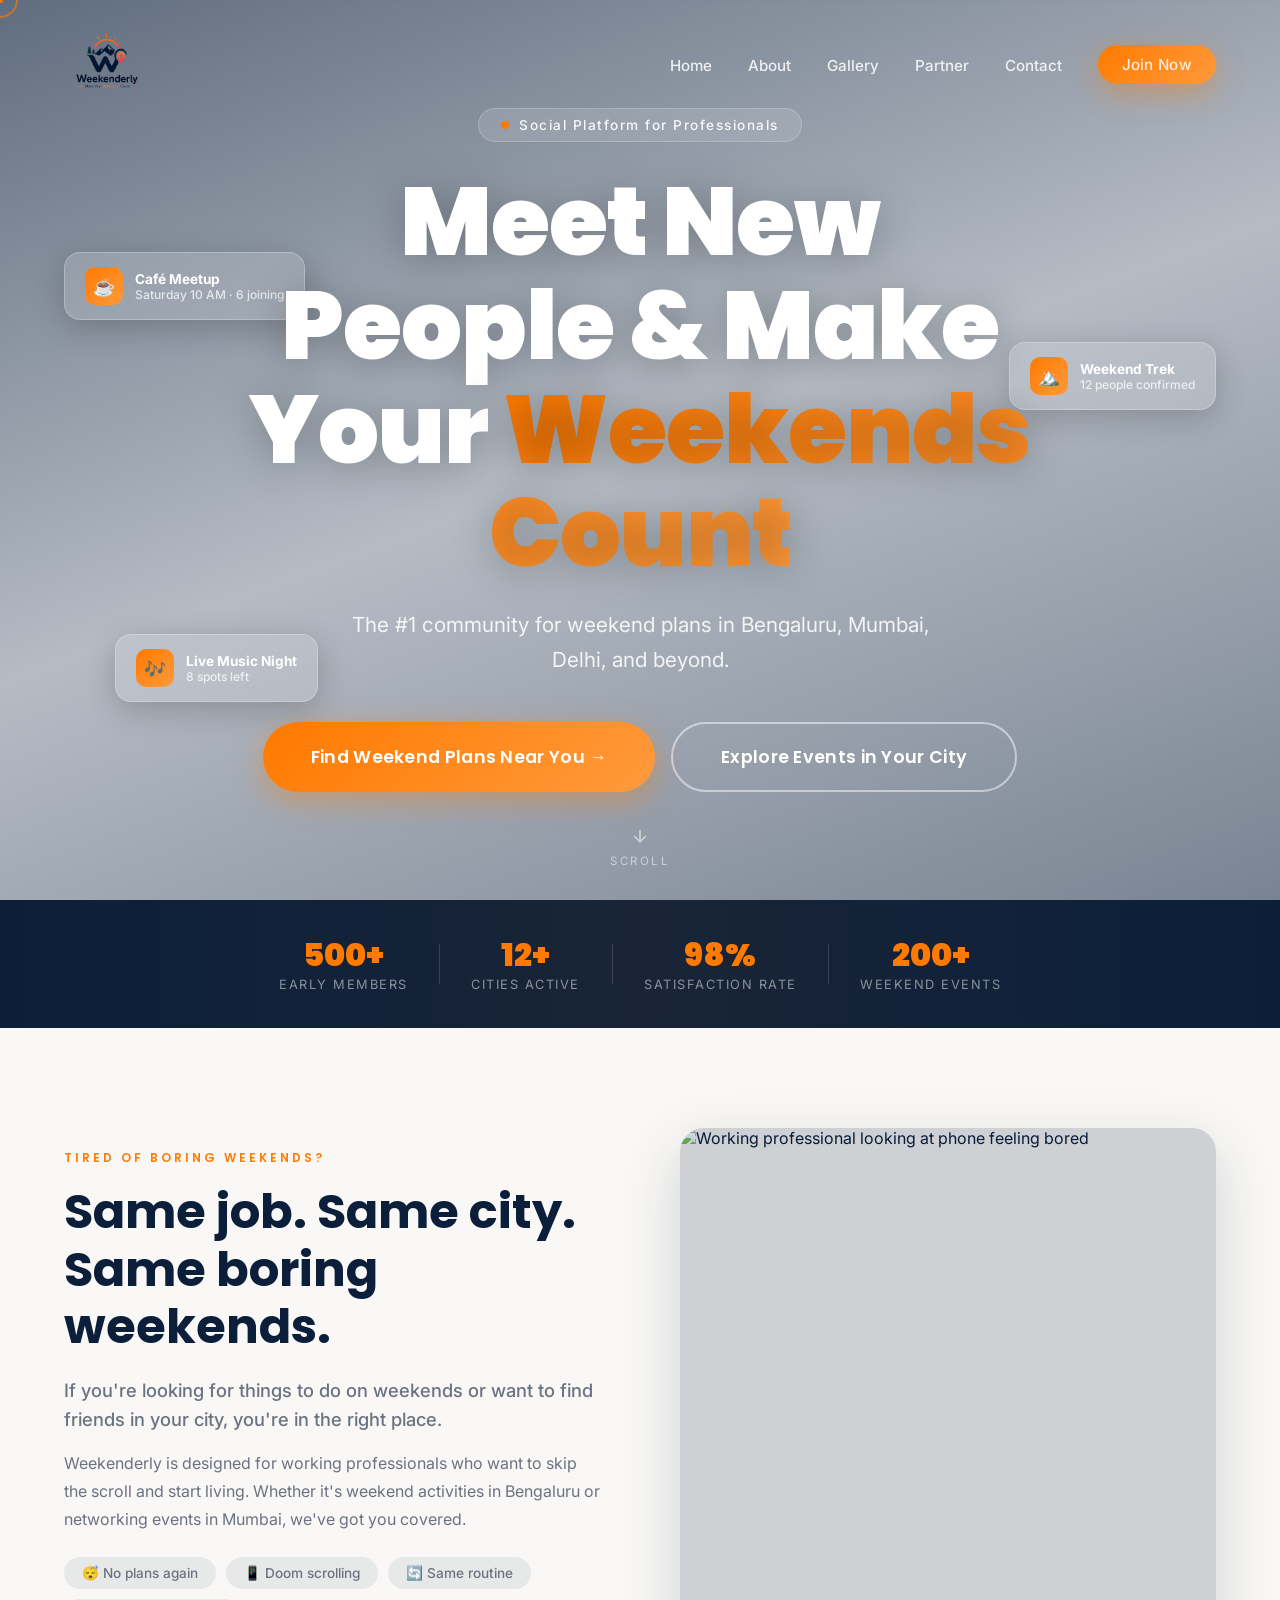
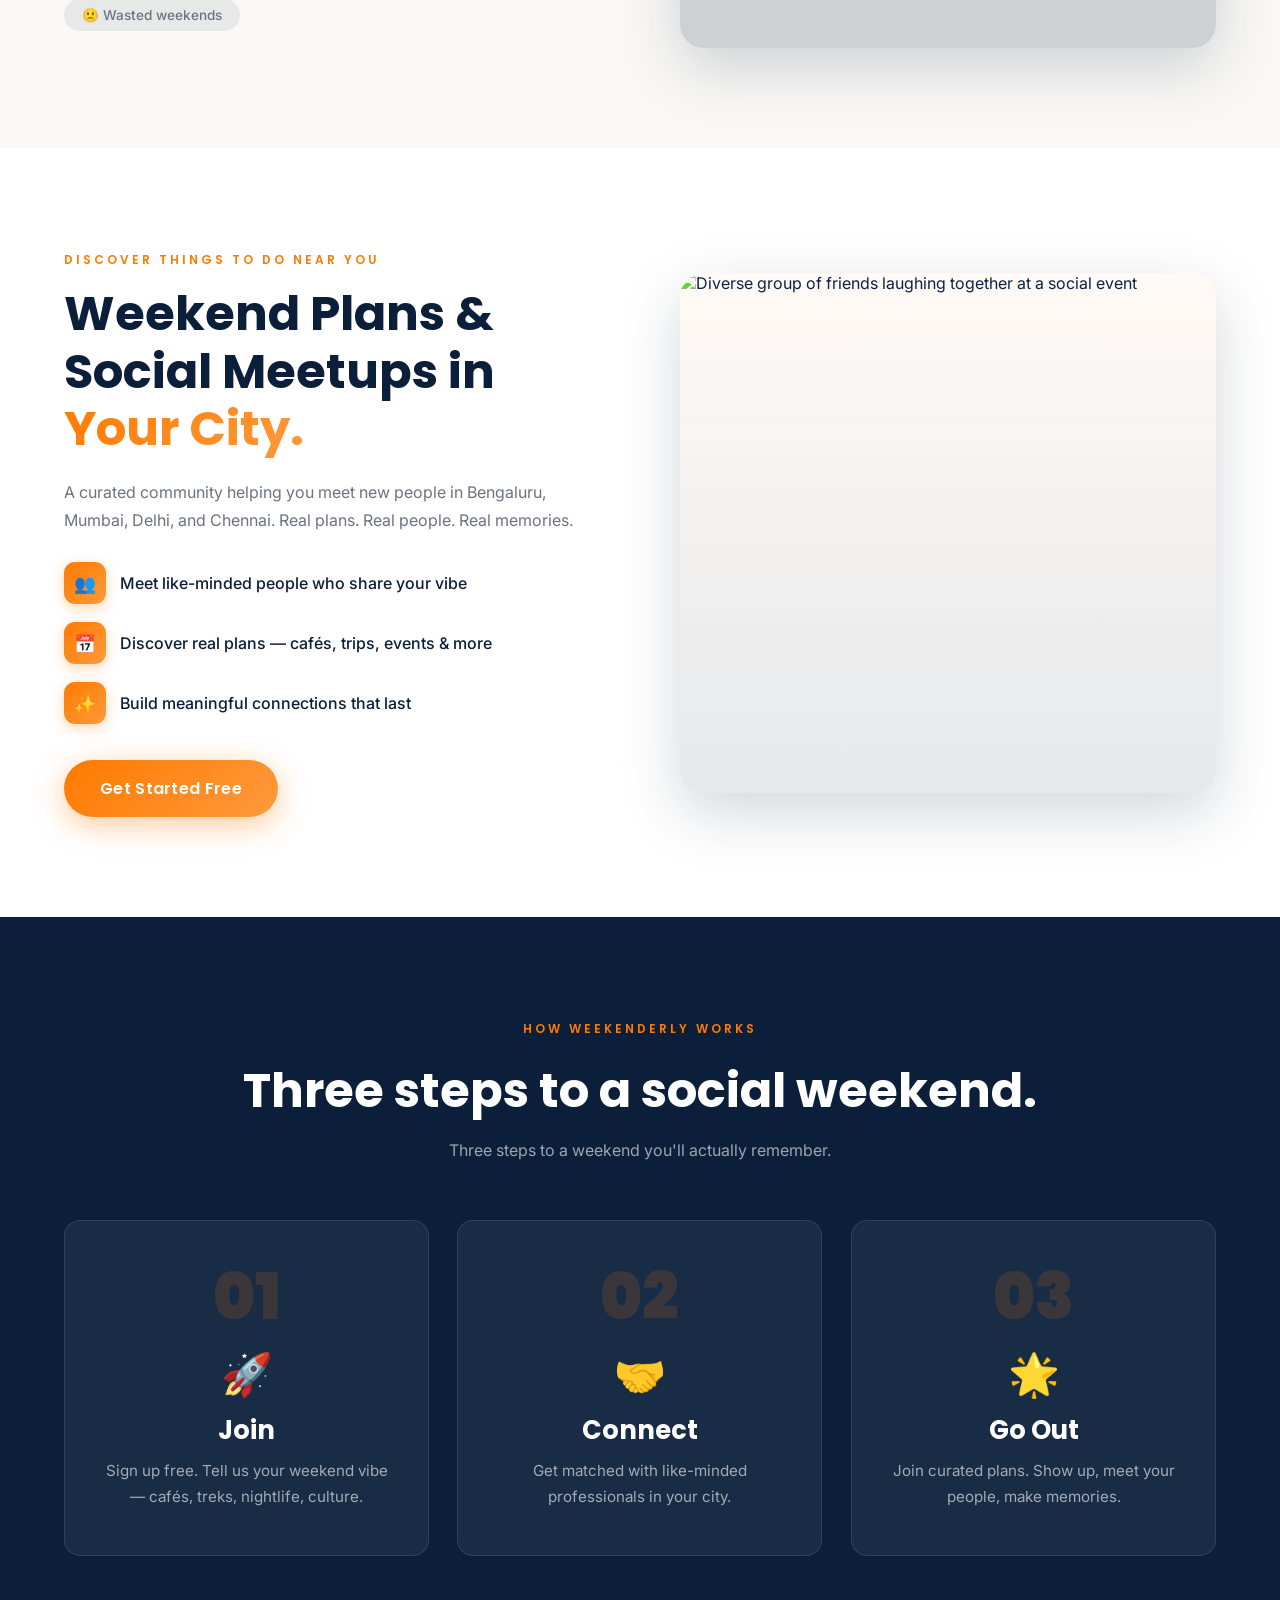
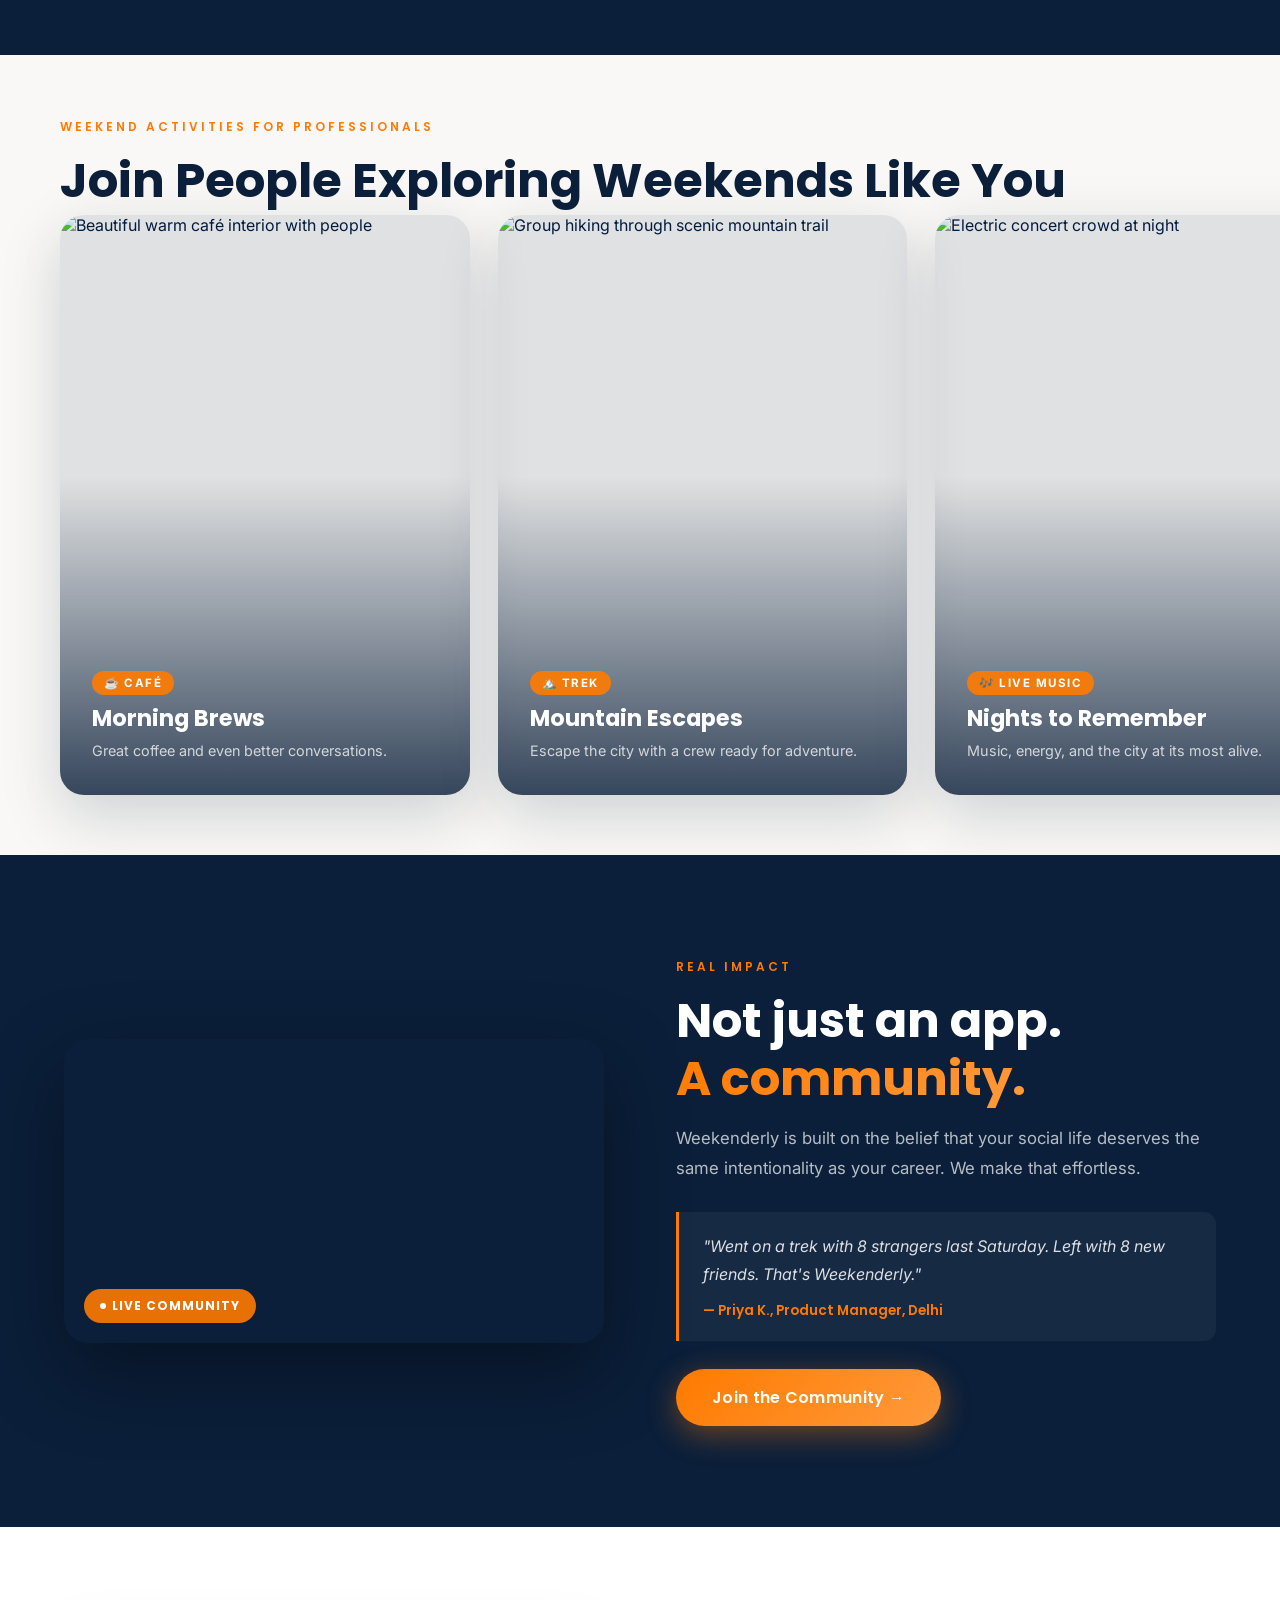
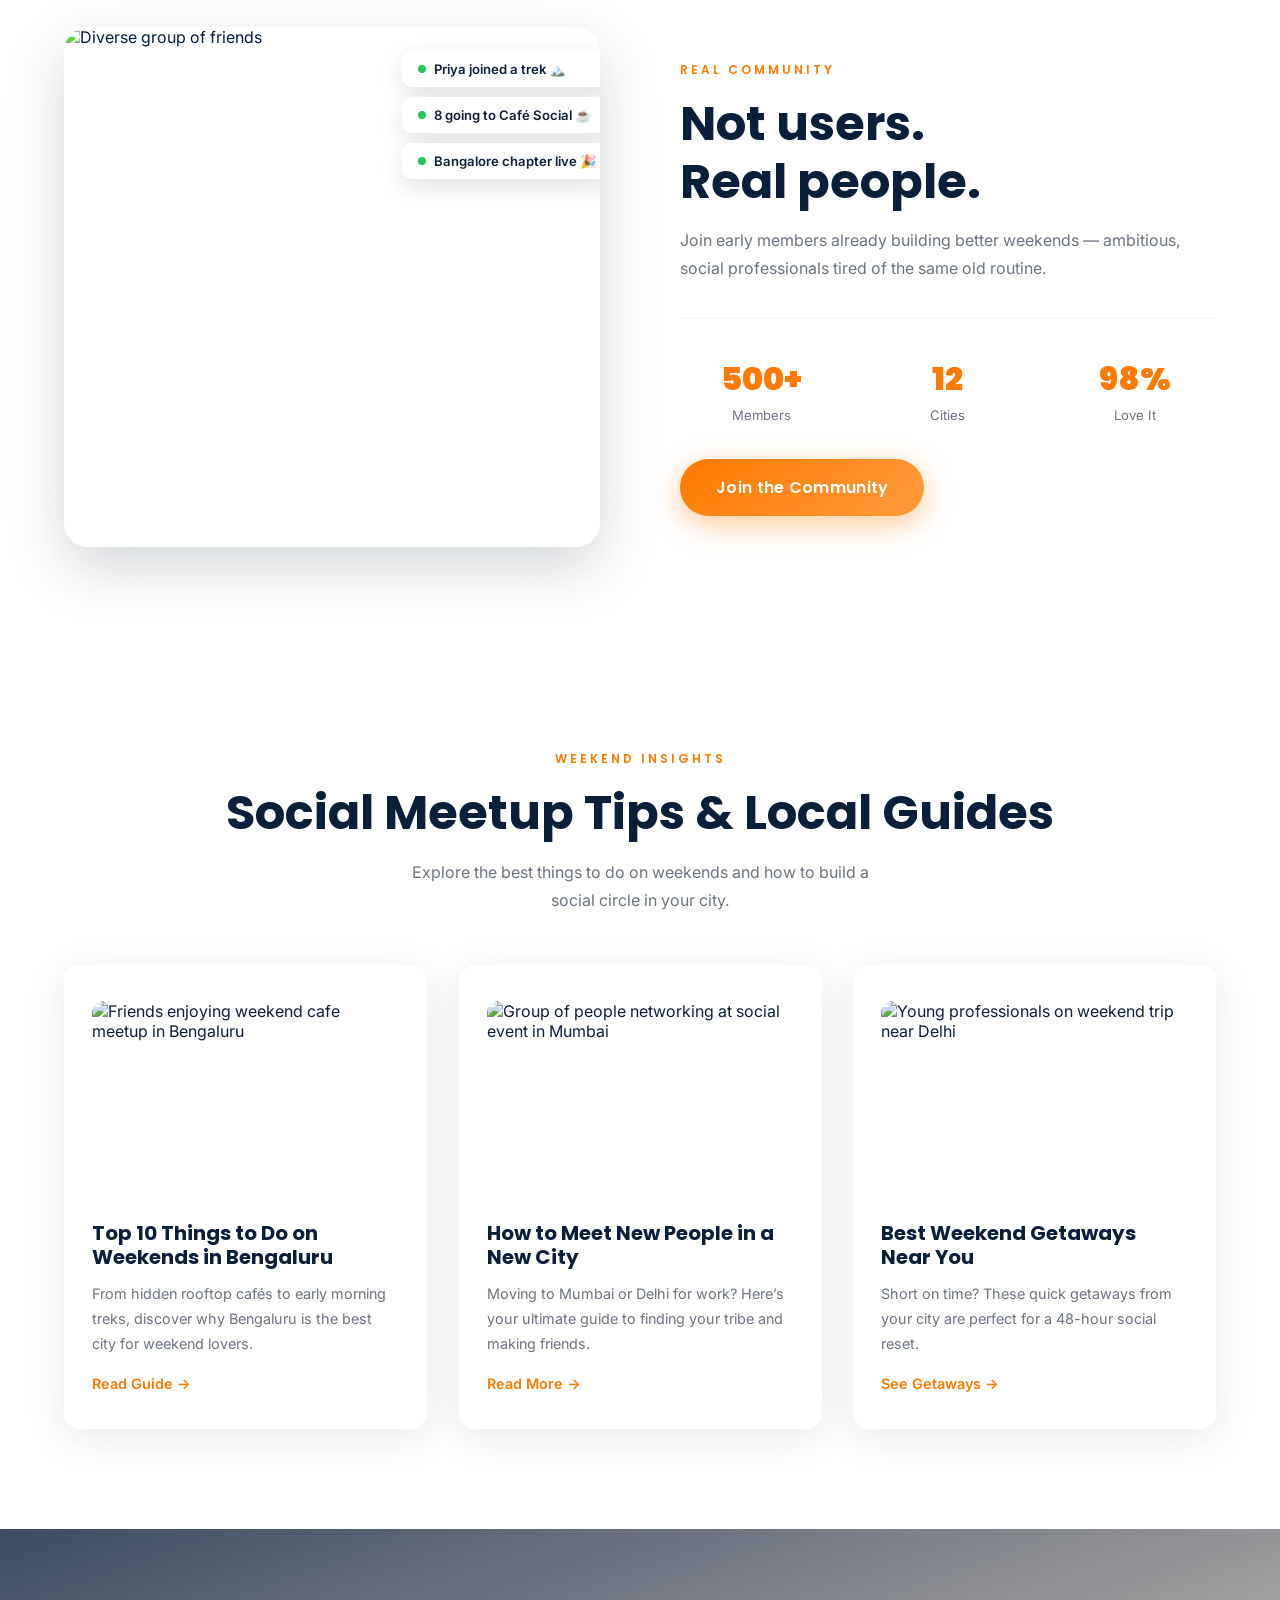
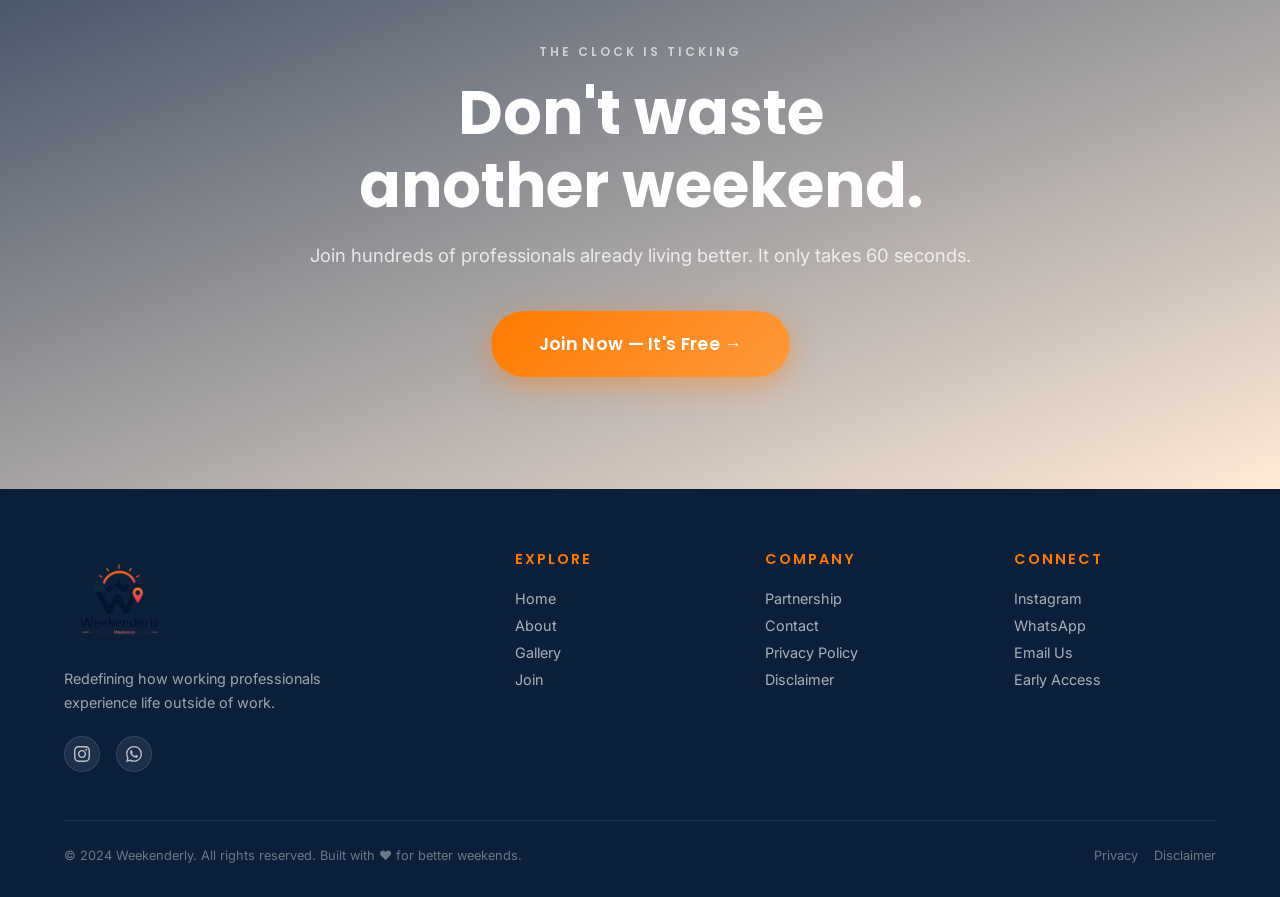
==== commit f15a7923: "Update index.html" ====
--- a/index.html
+++ b/index.html
@@ -45,6 +45,7 @@
   <!-- Lenis Smooth Scroll -->
   <script src="https://unpkg.com/lenis@1.1.14/dist/lenis.min.js"></script>
 </head>
+  <meta name="google-site-verification" content="SWmetV--CLQ8nB4GAPERIWWXBMnbAqt7V6losbb5Fl0" />
 <body>
 <!-- ── Grainy Texture ── -->
 <div class="grain-overlay"></div>
